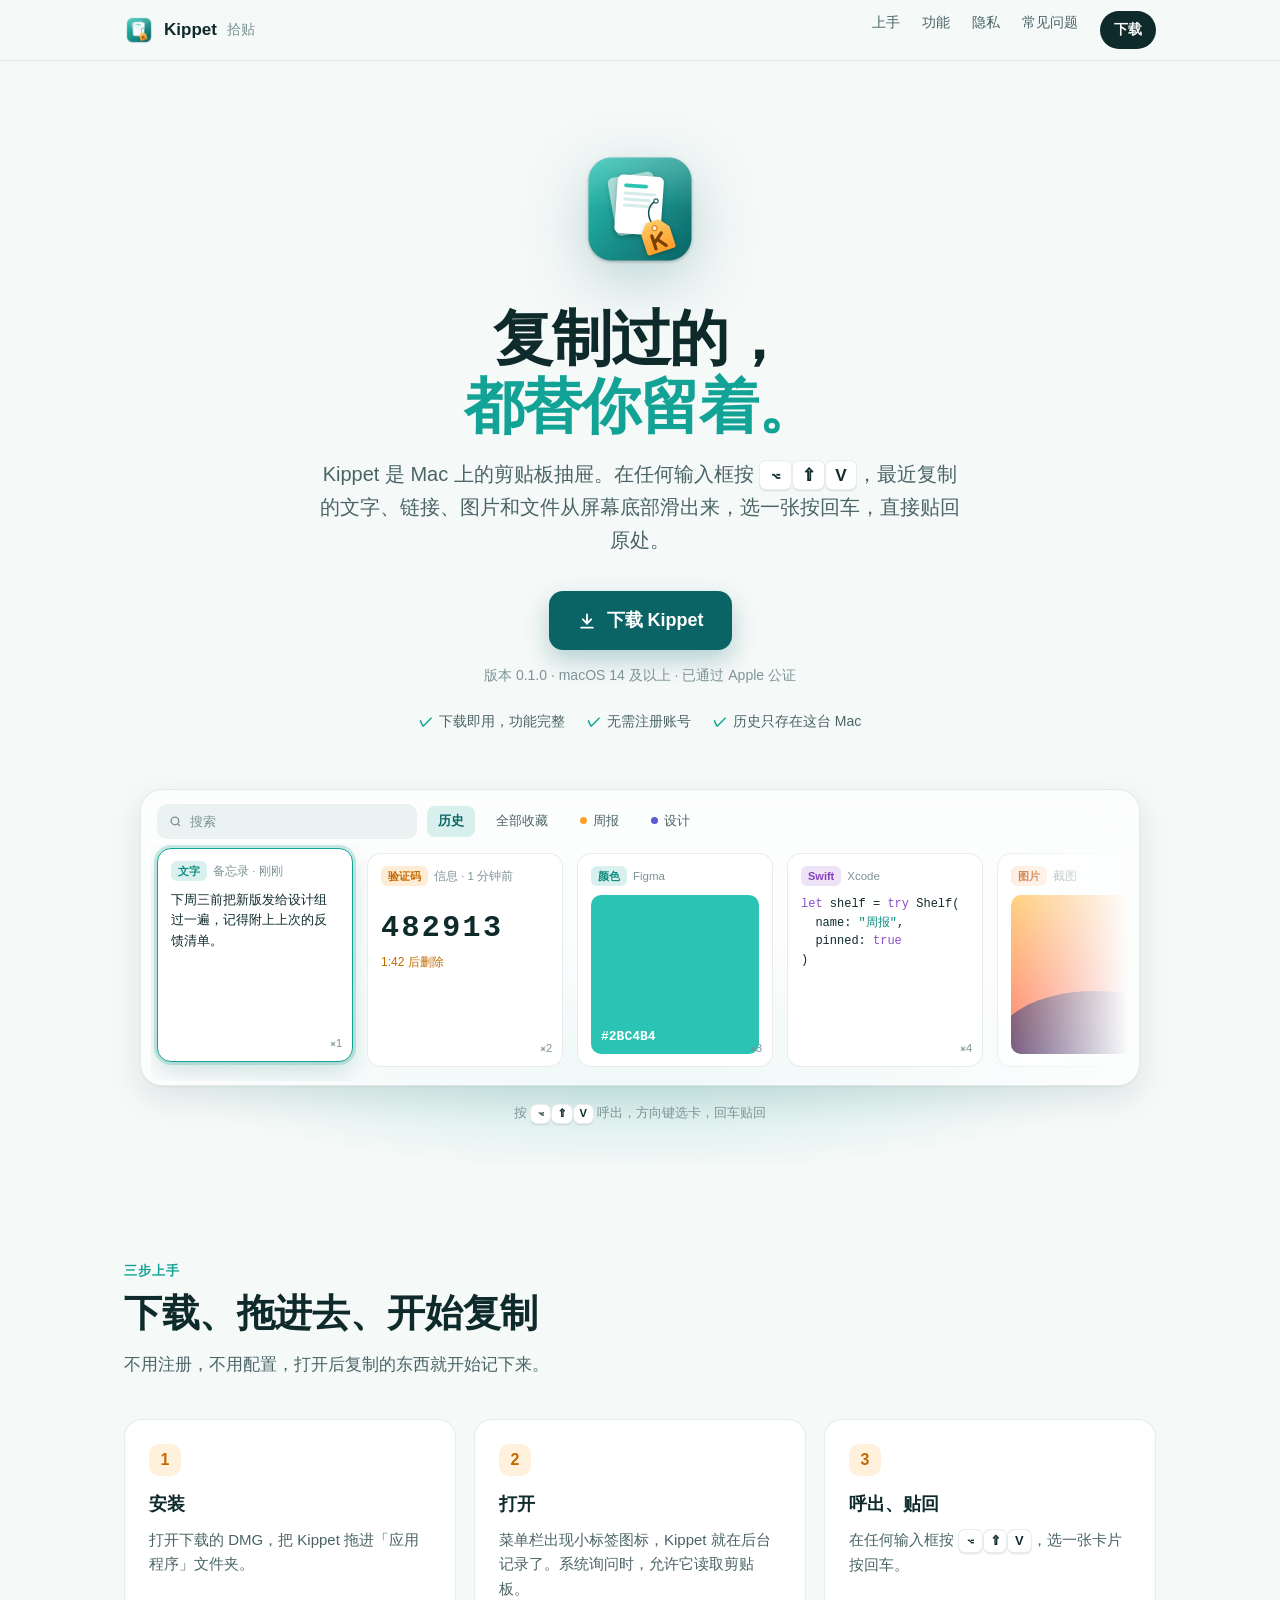
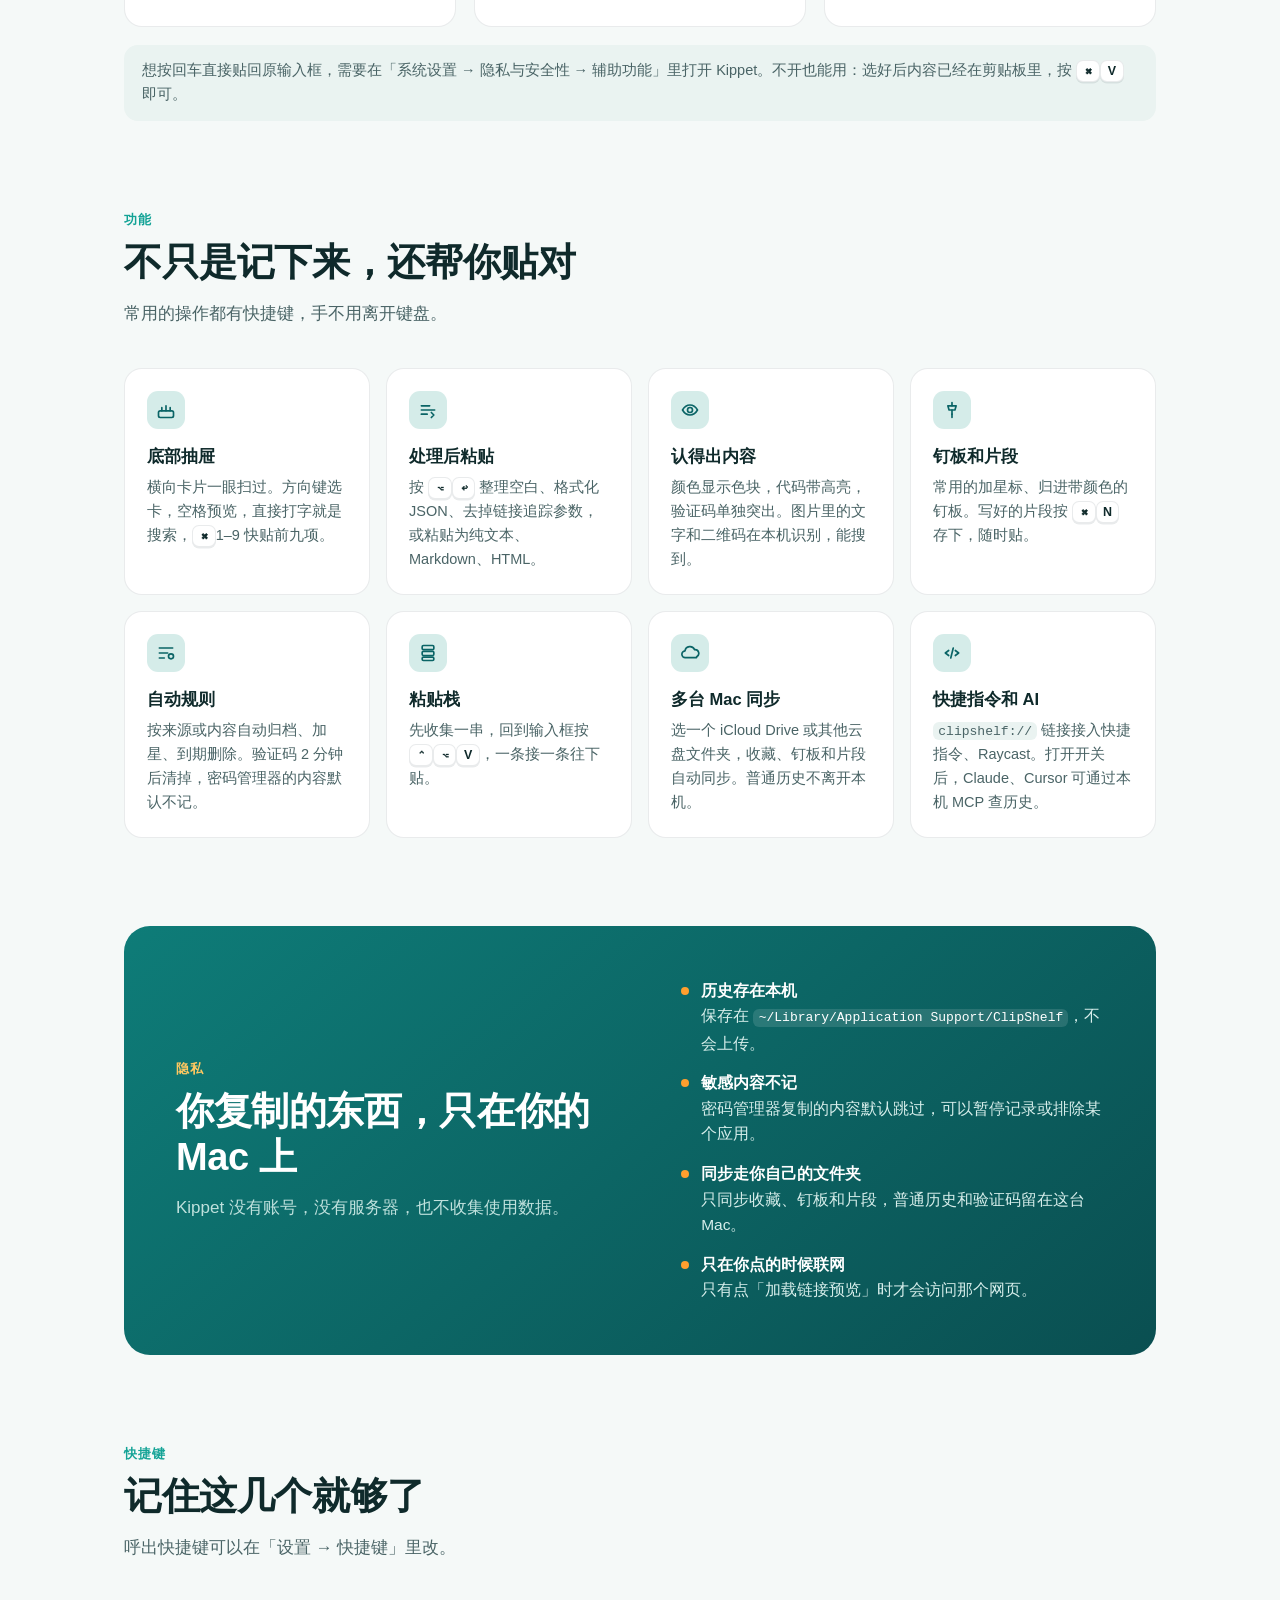
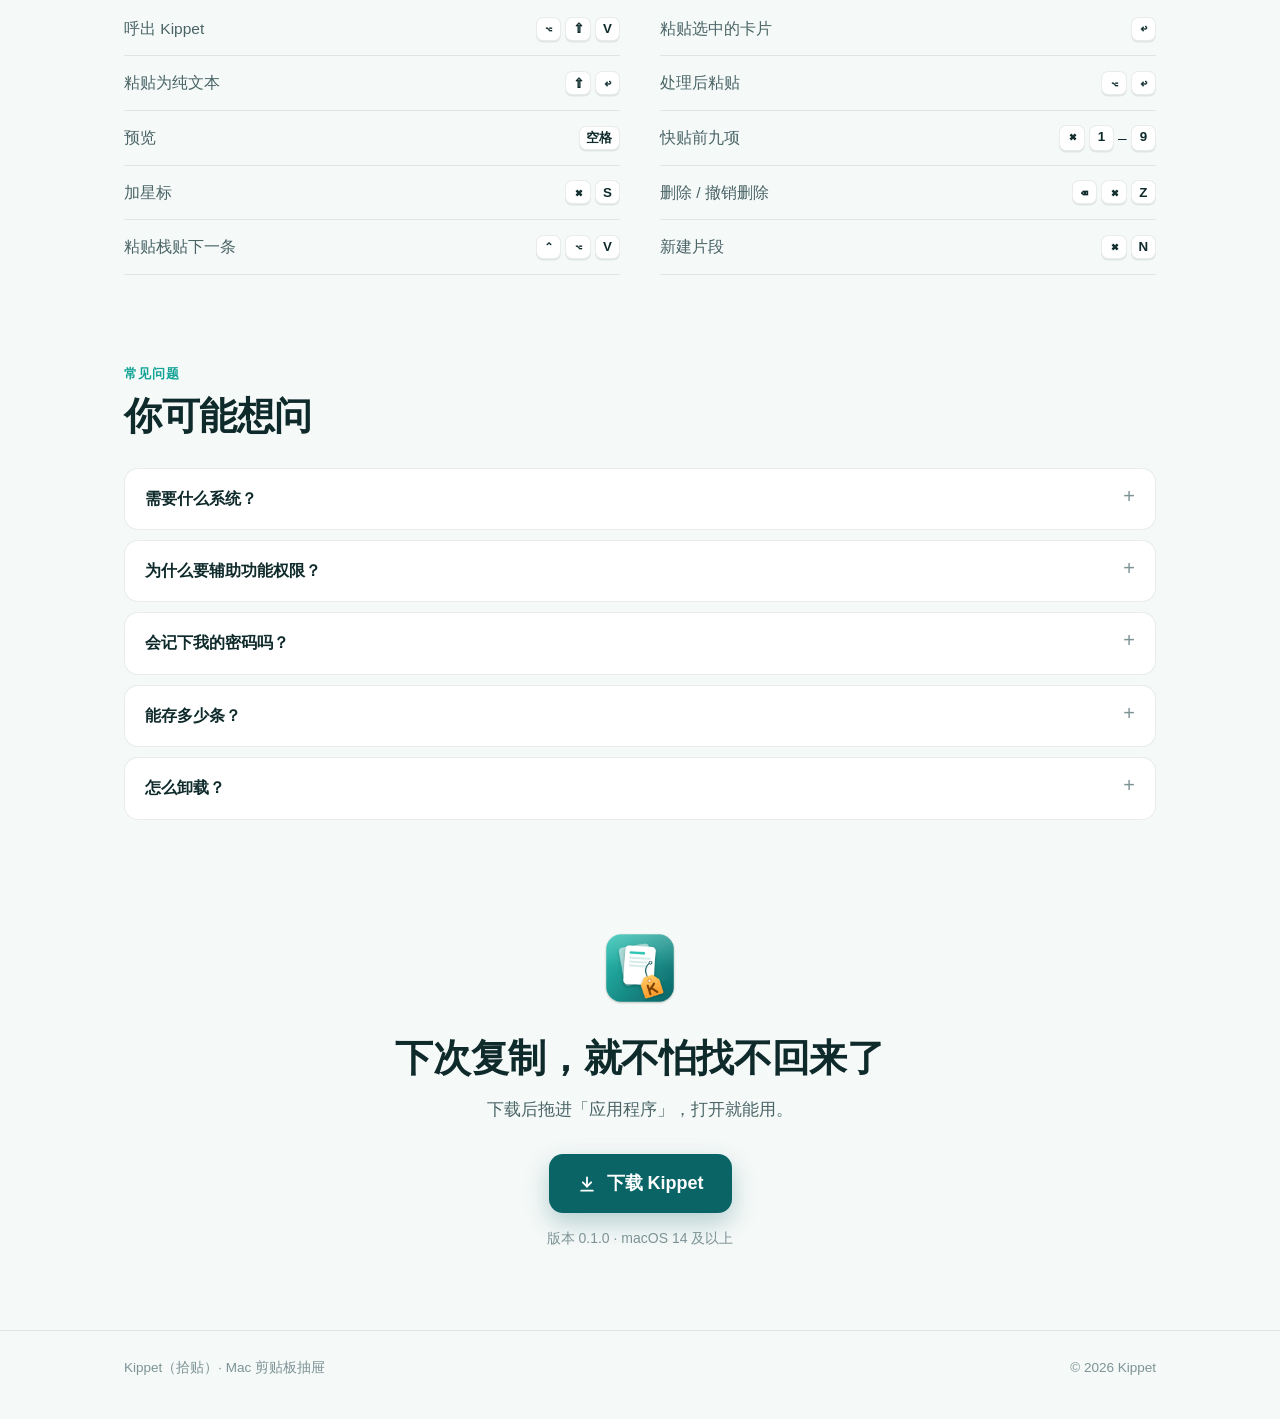
==== site/index.html @ 8164d9fb "Rename to Kippet, add icon, landing page and release packaging - Kippet name across UI, new app icon" ====
<!doctype html>
<html lang="zh-CN">
<head>
<meta charset="utf-8">
<meta name="viewport" content="width=device-width, initial-scale=1">
<title>Kippet · Mac 剪贴板抽屉</title>
<meta name="description" content="Kippet（拾贴）是 Mac 上的剪贴板抽屉。按 ⌥⇧V 从屏幕底部呼出最近复制的内容，回车贴回原处。历史只存在你的 Mac。">
<link rel="icon" href="assets/favicon.png">
<meta property="og:title" content="Kippet · 复制过的，都替你留着">
<meta property="og:description" content="Mac 上的剪贴板抽屉。⌥⇧V 呼出，回车贴回原处。">
<meta property="og:image" content="assets/kippet-512.png">
<style>
:root {
  --bg: #F5F9F8;
  --surface: #FFFFFF;
  --surface-2: #EAF3F1;
  --ink: #0F2A2B;
  --ink-2: #4A6466;
  --ink-3: #7D9395;
  --line: rgba(15, 42, 43, 0.09);
  --teal: #13A396;
  --teal-deep: #0A6466;
  --teal-soft: #D5ECE9;
  --amber: #FF9F2E;
  --amber-soft: #FFF1DC;
  --shadow: 0 1px 2px rgba(10, 60, 62, .06), 0 12px 32px rgba(10, 60, 62, .10);
  --radius: 18px;
  --drawer: rgba(255, 255, 255, .72);
}
@media (prefers-color-scheme: dark) {
  :root:not([data-theme="light"]) {
    --bg: #0C1717;
    --surface: #132222;
    --surface-2: #182B2B;
    --ink: #E6F2F0;
    --ink-2: #A3BBBA;
    --ink-3: #6F8988;
    --line: rgba(230, 242, 240, .09);
    --teal: #3CCFC0;
    --teal-deep: #2BB3A6;
    --teal-soft: #1E3B3A;
    --amber: #FFB04F;
    --amber-soft: #3A2A14;
    --shadow: 0 1px 2px rgba(0,0,0,.3), 0 16px 40px rgba(0,0,0,.35);
    --drawer: rgba(28, 44, 44, .78);
  }
}
:root[data-theme="dark"] {
  --bg: #0C1717; --surface: #132222; --surface-2: #182B2B; --ink: #E6F2F0; --ink-2: #A3BBBA; --ink-3: #6F8988;
  --line: rgba(230, 242, 240, .09); --teal: #3CCFC0; --teal-deep: #2BB3A6; --teal-soft: #1E3B3A;
  --amber: #FFB04F; --amber-soft: #3A2A14; --shadow: 0 1px 2px rgba(0,0,0,.3), 0 16px 40px rgba(0,0,0,.35);
  --drawer: rgba(28, 44, 44, .78);
}

* { box-sizing: border-box; }
html { -webkit-text-size-adjust: 100%; }
body {
  margin: 0;
  background: var(--bg);
  color: var(--ink);
  font: 16px/1.65 -apple-system, BlinkMacSystemFont, "SF Pro Text", "PingFang SC", "Hiragino Sans GB", "Microsoft YaHei", sans-serif;
  -webkit-font-smoothing: antialiased;
  overflow-x: hidden;
}
a { color: inherit; }
.wrap { max-width: 1080px; margin: 0 auto; padding: 0 24px; }
kbd {
  font: 600 .86em/1 -apple-system, "SF Pro Text", sans-serif;
  display: inline-block; min-width: 1.9em; text-align: center;
  padding: .32em .5em; border-radius: 7px;
  background: var(--surface); border: 1px solid var(--line);
  box-shadow: 0 1.5px 0 var(--line);
  color: var(--ink);
}
code { font: .9em ui-monospace, "SF Mono", Menlo, monospace; background: var(--surface-2); padding: .12em .4em; border-radius: 6px; word-break: break-all; }

/* nav */
nav { position: sticky; top: 0; z-index: 10; backdrop-filter: saturate(1.4) blur(14px); -webkit-backdrop-filter: saturate(1.4) blur(14px); background: color-mix(in srgb, var(--bg) 78%, transparent); border-bottom: 1px solid var(--line); }
nav .wrap { display: flex; align-items: center; gap: 24px; height: 60px; }
.brand { display: flex; align-items: center; gap: 10px; font-weight: 700; text-decoration: none; font-size: 17px; }
.brand img { width: 30px; height: 30px; }
.brand small { font-weight: 500; color: var(--ink-3); font-size: 14px; }
nav .links { margin-left: auto; display: flex; gap: 22px; font-size: 14px; color: var(--ink-2); }
nav .links a { text-decoration: none; }
nav .links a:hover { color: var(--ink); }
.btn-sm { padding: 7px 14px; border-radius: 999px; background: var(--ink); color: var(--bg) !important; font-weight: 600; }

/* hero */
.hero { text-align: center; padding: 84px 0 40px; }
.hero .icon { width: 128px; height: 128px; filter: drop-shadow(0 18px 30px rgba(10, 100, 102, .25)); }
.hero h1 { font-size: clamp(36px, 6vw, 60px); line-height: 1.12; letter-spacing: -.02em; margin: 24px 0 18px; font-weight: 800; }
.hero h1 em { font-style: normal; color: var(--teal); }
.hero p.lede { font-size: clamp(17px, 2.2vw, 20px); color: var(--ink-2); max-width: 640px; margin: 0 auto 34px; }
.cta { display: inline-flex; align-items: center; gap: 10px; padding: 15px 28px; border-radius: 14px; background: var(--teal-deep); color: #fff; text-decoration: none; font-weight: 700; font-size: 18px; box-shadow: 0 10px 24px rgba(10, 100, 102, .28); transition: transform .18s cubic-bezier(.16,1,.3,1), box-shadow .18s; }
.cta:hover { transform: translateY(-2px); box-shadow: 0 14px 30px rgba(10, 100, 102, .34); }
.cta:active { transform: translateY(0); }
.cta svg { width: 20px; height: 20px; }
.meta { margin-top: 14px; font-size: 14px; color: var(--ink-3); }
.trust { display: flex; justify-content: center; flex-wrap: wrap; gap: 8px 22px; margin-top: 22px; font-size: 14px; color: var(--ink-2); }
.trust span::before { content: "✓"; color: var(--teal); font-weight: 700; margin-right: 6px; }

/* static drawer illustration */
.stage { position: relative; margin: 56px auto 0; max-width: 1000px; padding: 0 0 8px; }
.stage::before { content: ""; position: absolute; inset: 30% -10% -10%; background: radial-gradient(60% 60% at 50% 60%, color-mix(in srgb, var(--teal) 22%, transparent), transparent 70%); z-index: 0; }
.drawer { position: relative; z-index: 1; background: var(--drawer); backdrop-filter: blur(20px); -webkit-backdrop-filter: blur(20px); border: 1px solid var(--line); border-radius: 22px; box-shadow: var(--shadow); padding: 14px 16px 18px; text-align: left; }
.bar { display: flex; align-items: center; gap: 10px; margin-bottom: 14px; }
.search { flex: 0 1 260px; display: flex; align-items: center; gap: 8px; padding: 7px 12px; border-radius: 10px; background: var(--surface-2); color: var(--ink-3); font-size: 13px; }
.chip { font-size: 12.5px; padding: 5px 11px; border-radius: 8px; color: var(--ink-2); white-space: nowrap; }
.chip.on { background: color-mix(in srgb, var(--teal) 16%, transparent); color: var(--teal-deep); font-weight: 600; }
.chip .dot { display: inline-block; width: 7px; height: 7px; border-radius: 50%; margin-right: 6px; vertical-align: 1px; }
.bar .spacer { flex: 1; }
.cards { display: flex; gap: 14px; overflow: hidden; padding: 10px 6px 14px; margin: -10px -6px -14px; mask-image: linear-gradient(90deg, #000 85%, transparent); -webkit-mask-image: linear-gradient(90deg, #000 85%, transparent); }
.card { flex: 0 0 196px; height: 214px; border-radius: 14px; background: var(--surface); border: 1px solid var(--line); padding: 12px 13px; display: flex; flex-direction: column; font-size: 13px; position: relative; }
.card.sel { border-color: var(--teal); box-shadow: 0 0 0 3px color-mix(in srgb, var(--teal) 22%, transparent), 0 10px 24px rgba(10,100,102,.18); transform: translateY(-5px); }
.card .head { display: flex; align-items: center; gap: 6px; font-size: 11.5px; color: var(--ink-3); margin-bottom: 9px; }
.card .kind { padding: 1px 7px; border-radius: 6px; font-weight: 600; font-size: 11px; }
.k-text { background: color-mix(in srgb, #13A396 16%, transparent); color: #0E8C80; }
.k-link { background: color-mix(in srgb, #5B5BD6 16%, transparent); color: #5050C8; }
.k-code { background: color-mix(in srgb, #8E4EC6 16%, transparent); color: #8441BD; }
.k-otp { background: color-mix(in srgb, #FF9F2E 20%, transparent); color: #C26A00; }
.k-img { background: color-mix(in srgb, #F07C2A 16%, transparent); color: #C55A10; }
.card .body { flex: 1; color: var(--ink); overflow: hidden; line-height: 1.55; }
.card .num { position: absolute; right: 10px; bottom: 9px; font-size: 11px; color: var(--ink-3); }
.swatch { height: 100%; border-radius: 10px; background: #2BC4B4; display: flex; align-items: flex-end; padding: 10px; color: #fff; font: 600 13px ui-monospace, "SF Mono", Menlo, monospace; }
.code { font: 12px/1.6 ui-monospace, "SF Mono", Menlo, monospace; white-space: pre; color: var(--ink-2); }
.code .kw { color: #8E4EC6; } .code .st { color: #0E8C80; }
.otp { font: 700 30px/1 ui-monospace, "SF Mono", Menlo, monospace; letter-spacing: .08em; margin: 18px 0 10px; }
.timer { font-size: 12px; color: #C26A00; }
.photo { height: 100%; border-radius: 10px; background: linear-gradient(160deg, #FFC861, #FF7A59 55%, #6D4CB8); position: relative; overflow: hidden; }
.photo::after { content: ""; position: absolute; left: -10%; right: -10%; bottom: -30%; height: 70%; background: #2B2257; border-radius: 50% 50% 0 0; opacity: .7; }
.linkhost { color: var(--ink-3); font-size: 12px; margin-top: 6px; }
.caption { position: relative; z-index: 1; margin-top: 16px; font-size: 13px; color: var(--ink-3); text-align: center; }

/* sections */
section { padding: 88px 0 0; scroll-margin-top: 40px; }
.eyebrow { font-size: 13px; font-weight: 700; letter-spacing: .08em; color: var(--teal); margin-bottom: 10px; }
h2 { font-size: clamp(28px, 4vw, 38px); line-height: 1.2; letter-spacing: -.01em; margin: 0 0 14px; }
.sub { color: var(--ink-2); max-width: 620px; margin: 0 0 40px; font-size: 17px; }

.steps { display: grid; grid-template-columns: repeat(3, 1fr); gap: 18px; counter-reset: step; }
.step { background: var(--surface); border: 1px solid var(--line); border-radius: var(--radius); padding: 24px; position: relative; }
.step::before { counter-increment: step; content: counter(step); display: grid; place-items: center; width: 32px; height: 32px; border-radius: 10px; background: var(--amber-soft); color: #C26A00; font-weight: 800; margin-bottom: 14px; }
.step h3 { margin: 0 0 8px; font-size: 18px; }
.step p { margin: 0; color: var(--ink-2); font-size: 15px; }
.note { margin-top: 18px; padding: 14px 18px; border-radius: 14px; background: var(--surface-2); color: var(--ink-2); font-size: 14.5px; }

.grid { display: grid; grid-template-columns: repeat(4, 1fr); gap: 16px; }
.feat { background: var(--surface); border: 1px solid var(--line); border-radius: var(--radius); padding: 22px; transition: transform .2s cubic-bezier(.16,1,.3,1), box-shadow .2s; }
.feat:hover { transform: translateY(-3px); box-shadow: var(--shadow); }
.feat .glyph { width: 38px; height: 38px; border-radius: 11px; display: grid; place-items: center; background: var(--teal-soft); color: var(--teal-deep); margin-bottom: 14px; }
.feat .glyph svg { width: 20px; height: 20px; }
.feat h3 { margin: 0 0 6px; font-size: 16.5px; }
.feat p { margin: 0; color: var(--ink-2); font-size: 14.5px; }

.privacy { display: grid; grid-template-columns: 1.1fr 1fr; gap: 40px; align-items: center; background: linear-gradient(140deg, #0E7C78, #0A4F51); color: #EAF7F5; border-radius: 26px; padding: 52px; }
.privacy h2 { color: #fff; }
.privacy .sub { color: #BFE1DD; margin-bottom: 0; }
.privacy ul { list-style: none; margin: 0; padding: 0; display: grid; gap: 14px; }
.privacy li { display: flex; gap: 12px; font-size: 15.5px; color: #D7EEEB; }
.privacy li b { color: #fff; display: block; }
.privacy li::before { content: ""; flex: 0 0 8px; height: 8px; border-radius: 50%; background: var(--amber); margin-top: 9px; }
.privacy code { background: rgba(255,255,255,.12); color: #fff; word-break: normal; overflow-wrap: anywhere; display: inline-block; margin: 4px 0; font-size: .84em; }

.keys { display: grid; grid-template-columns: repeat(2, 1fr); gap: 0 40px; }
.keyrow { display: flex; justify-content: space-between; align-items: center; gap: 16px; padding: 14px 0; border-bottom: 1px solid var(--line); font-size: 15.5px; }
.keyrow span:first-child { color: var(--ink-2); }
.keyrow span:last-child { display: flex; gap: 4px; flex-shrink: 0; }

details { background: var(--surface); border: 1px solid var(--line); border-radius: 14px; padding: 0 20px; margin-bottom: 10px; }
summary { cursor: pointer; padding: 17px 0; font-weight: 600; list-style: none; display: flex; justify-content: space-between; gap: 12px; }
summary::-webkit-details-marker { display: none; }
summary::after { content: "+"; color: var(--ink-3); font-weight: 400; font-size: 20px; line-height: 1; transition: transform .2s; }
details[open] summary::after { transform: rotate(45deg); }
details p { margin: 0 0 18px; color: var(--ink-2); font-size: 15px; }

.final { text-align: center; padding: 96px 0 80px; }
.final img { width: 84px; height: 84px; }
.final h2 { margin-top: 18px; }
footer { border-top: 1px solid var(--line); padding: 26px 0 40px; font-size: 13.5px; color: var(--ink-3); }
footer .wrap { display: flex; justify-content: space-between; flex-wrap: wrap; gap: 10px; }

@media (max-width: 900px) {
  .grid { grid-template-columns: repeat(2, 1fr); }
  .privacy { grid-template-columns: 1fr; padding: 36px 28px; }
}
@media (max-width: 680px) {
  .wrap { padding: 0 16px; }
  nav .links a:not(.btn-sm) { display: none; }
  .hero { padding-top: 56px; }
  .steps, .grid, .keys { grid-template-columns: 1fr; }
  .card { flex-basis: 168px; height: 196px; }
  .bar .chip:not(.on) { display: none; }
  section { padding-top: 64px; }
  .privacy { border-radius: 20px; padding: 30px 22px; }
}
@media (prefers-reduced-motion: reduce) {
  * { transition: none !important; }
}
</style>
</head>
<body>

<nav>
  <div class="wrap">
    <a class="brand" href="#top"><img src="assets/favicon.png" alt="">Kippet <small>拾贴</small></a>
    <div class="links">
      <a href="#start">上手</a>
      <a href="#features">功能</a>
      <a href="#privacy">隐私</a>
      <a href="#faq">常见问题</a>
      <a class="btn-sm" href="downloads/Kippet.dmg" download>下载</a>
    </div>
  </div>
</nav>

<header class="hero" id="top">
  <div class="wrap">
    <img class="icon" src="assets/kippet-512.png" alt="Kippet 图标">
    <h1>复制过的，<br><em>都替你留着。</em></h1>
    <p class="lede">Kippet 是 Mac 上的剪贴板抽屉。在任何输入框按 <kbd>⌥</kbd><kbd>⇧</kbd><kbd>V</kbd>，最近复制的文字、链接、图片和文件从屏幕底部滑出来，选一张按回车，直接贴回原处。</p>
    <a class="cta" href="downloads/Kippet.dmg" download>
      <svg viewBox="0 0 24 24" fill="none" stroke="currentColor" stroke-width="2.2" stroke-linecap="round" stroke-linejoin="round" aria-hidden="true"><path d="M12 4v11"/><path d="m7 10 5 5 5-5"/><path d="M5 20h14"/></svg>
      下载 Kippet
    </a>
    <div class="meta">版本 0.1.0 · macOS 14 及以上 · 已通过 Apple 公证</div>
    <div class="trust"><span>下载即用，功能完整</span><span>无需注册账号</span><span>历史只存在这台 Mac</span></div>

    <div class="stage" aria-label="Kippet 底部抽屉示意图">
      <div class="drawer">
        <div class="bar">
          <div class="search">
            <svg width="13" height="13" viewBox="0 0 24 24" fill="none" stroke="currentColor" stroke-width="2.5" aria-hidden="true"><circle cx="11" cy="11" r="7"/><path d="m20 20-3.5-3.5"/></svg>
            搜索
          </div>
          <span class="chip on">历史</span>
          <span class="chip">全部收藏</span>
          <span class="chip"><span class="dot" style="background:#FF9F2E"></span>周报</span>
          <span class="chip"><span class="dot" style="background:#5B5BD6"></span>设计</span>
          <span class="spacer"></span>
        </div>
        <div class="cards">
          <div class="card sel">
            <div class="head"><span class="kind k-text">文字</span>备忘录 · 刚刚</div>
            <div class="body">下周三前把新版发给设计组过一遍，记得附上上次的反馈清单。</div>
            <span class="num">⌘1</span>
          </div>
          <div class="card">
            <div class="head"><span class="kind k-otp">验证码</span>信息 · 1 分钟前</div>
            <div class="body"><div class="otp">482913</div><div class="timer">1:42 后删除</div></div>
            <span class="num">⌘2</span>
          </div>
          <div class="card">
            <div class="head"><span class="kind k-text">颜色</span>Figma</div>
            <div class="body"><div class="swatch">#2BC4B4</div></div>
            <span class="num">⌘3</span>
          </div>
          <div class="card">
            <div class="head"><span class="kind k-code">Swift</span>Xcode</div>
            <div class="body code"><span class="kw">let</span> shelf = <span class="kw">try</span> Shelf(
  name: <span class="st">"周报"</span>,
  pinned: <span class="kw">true</span>
)</div>
            <span class="num">⌘4</span>
          </div>
          <div class="card">
            <div class="head"><span class="kind k-img">图片</span>截图</div>
            <div class="body"><div class="photo"></div></div>
            <span class="num">⌘5</span>
          </div>
          <div class="card">
            <div class="head"><span class="kind k-link">链接</span>Safari</div>
            <div class="body">Swift 并发编程指南<div class="linkhost">developer.apple.com</div></div>
            <span class="num">⌘6</span>
          </div>
        </div>
      </div>
      <div class="caption">按 <kbd>⌥</kbd><kbd>⇧</kbd><kbd>V</kbd> 呼出，方向键选卡，回车贴回</div>
    </div>
  </div>
</header>

<section id="start">
  <div class="wrap">
    <div class="eyebrow">三步上手</div>
    <h2>下载、拖进去、开始复制</h2>
    <p class="sub">不用注册，不用配置，打开后复制的东西就开始记下来。</p>
    <div class="steps">
      <div class="step">
        <h3>安装</h3>
        <p>打开下载的 DMG，把 Kippet 拖进「应用程序」文件夹。</p>
      </div>
      <div class="step">
        <h3>打开</h3>
        <p>菜单栏出现小标签图标，Kippet 就在后台记录了。系统询问时，允许它读取剪贴板。</p>
      </div>
      <div class="step">
        <h3>呼出、贴回</h3>
        <p>在任何输入框按 <kbd>⌥</kbd><kbd>⇧</kbd><kbd>V</kbd>，选一张卡片按回车。</p>
      </div>
    </div>
    <div class="note">想按回车直接贴回原输入框，需要在「系统设置 → 隐私与安全性 → 辅助功能」里打开 Kippet。不开也能用：选好后内容已经在剪贴板里，按 <kbd>⌘</kbd><kbd>V</kbd> 即可。</div>
  </div>
</section>

<section id="features">
  <div class="wrap">
    <div class="eyebrow">功能</div>
    <h2>不只是记下来，还帮你贴对</h2>
    <p class="sub">常用的操作都有快捷键，手不用离开键盘。</p>
    <div class="grid">
      <div class="feat">
        <div class="glyph"><svg viewBox="0 0 24 24" fill="none" stroke="currentColor" stroke-width="2" stroke-linecap="round" stroke-linejoin="round"><rect x="3" y="13" width="18" height="8" rx="2"/><path d="M7 13V9M12 13V7M17 13V9"/></svg></div>
        <h3>底部抽屉</h3>
        <p>横向卡片一眼扫过。方向键选卡，空格预览，直接打字就是搜索，<kbd>⌘</kbd>1–9 快贴前九项。</p>
      </div>
      <div class="feat">
        <div class="glyph"><svg viewBox="0 0 24 24" fill="none" stroke="currentColor" stroke-width="2" stroke-linecap="round" stroke-linejoin="round"><path d="M4 7h10M4 12h16M4 17h7"/><path d="m16 15 3 3-3 3"/></svg></div>
        <h3>处理后粘贴</h3>
        <p>按 <kbd>⌥</kbd><kbd>↩</kbd> 整理空白、格式化 JSON、去掉链接追踪参数，或粘贴为纯文本、Markdown、HTML。</p>
      </div>
      <div class="feat">
        <div class="glyph"><svg viewBox="0 0 24 24" fill="none" stroke="currentColor" stroke-width="2" stroke-linecap="round" stroke-linejoin="round"><circle cx="12" cy="12" r="3"/><path d="M3 12s3.5-6 9-6 9 6 9 6-3.5 6-9 6-9-6-9-6Z"/></svg></div>
        <h3>认得出内容</h3>
        <p>颜色显示色块，代码带高亮，验证码单独突出。图片里的文字和二维码在本机识别，能搜到。</p>
      </div>
      <div class="feat">
        <div class="glyph"><svg viewBox="0 0 24 24" fill="none" stroke="currentColor" stroke-width="2" stroke-linecap="round" stroke-linejoin="round"><path d="M12 3v4M12 17v4"/><path d="M7 7h10l-1.5 5h-7Z"/><path d="M12 12v5"/></svg></div>
        <h3>钉板和片段</h3>
        <p>常用的加星标、归进带颜色的钉板。写好的片段按 <kbd>⌘</kbd><kbd>N</kbd> 存下，随时贴。</p>
      </div>
      <div class="feat">
        <div class="glyph"><svg viewBox="0 0 24 24" fill="none" stroke="currentColor" stroke-width="2" stroke-linecap="round" stroke-linejoin="round"><path d="M4 6h16M4 12h10M4 18h6"/><circle cx="18" cy="16" r="3"/></svg></div>
        <h3>自动规则</h3>
        <p>按来源或内容自动归档、加星、到期删除。验证码 2 分钟后清掉，密码管理器的内容默认不记。</p>
      </div>
      <div class="feat">
        <div class="glyph"><svg viewBox="0 0 24 24" fill="none" stroke="currentColor" stroke-width="2" stroke-linecap="round" stroke-linejoin="round"><rect x="5" y="3" width="14" height="5" rx="1.5"/><rect x="5" y="10" width="14" height="5" rx="1.5"/><rect x="5" y="17" width="14" height="4" rx="1.5"/></svg></div>
        <h3>粘贴栈</h3>
        <p>先收集一串，回到输入框按 <kbd>⌃</kbd><kbd>⌥</kbd><kbd>V</kbd>，一条接一条往下贴。</p>
      </div>
      <div class="feat">
        <div class="glyph"><svg viewBox="0 0 24 24" fill="none" stroke="currentColor" stroke-width="2" stroke-linecap="round" stroke-linejoin="round"><path d="M20 16.5A4.5 4.5 0 0 0 17.5 8 6 6 0 0 0 6 9.5 4 4 0 0 0 6.5 17.5H20"/></svg></div>
        <h3>多台 Mac 同步</h3>
        <p>选一个 iCloud Drive 或其他云盘文件夹，收藏、钉板和片段自动同步。普通历史不离开本机。</p>
      </div>
      <div class="feat">
        <div class="glyph"><svg viewBox="0 0 24 24" fill="none" stroke="currentColor" stroke-width="2" stroke-linecap="round" stroke-linejoin="round"><path d="m8 9-4 3 4 3M16 9l4 3-4 3M13.5 6l-3 12"/></svg></div>
        <h3>快捷指令和 AI</h3>
        <p><code>clipshelf://</code> 链接接入快捷指令、Raycast。打开开关后，Claude、Cursor 可通过本机 MCP 查历史。</p>
      </div>
    </div>
  </div>
</section>

<section id="privacy">
  <div class="wrap">
    <div class="privacy">
      <div>
        <div class="eyebrow" style="color:#FFC861">隐私</div>
        <h2>你复制的东西，只在你的 Mac 上</h2>
        <p class="sub">Kippet 没有账号，没有服务器，也不收集使用数据。</p>
      </div>
      <ul>
        <li><span><b>历史存在本机</b>保存在 <code>~/Library/Application Support/ClipShelf</code>，不会上传。</span></li>
        <li><span><b>敏感内容不记</b>密码管理器复制的内容默认跳过，可以暂停记录或排除某个应用。</span></li>
        <li><span><b>同步走你自己的文件夹</b>只同步收藏、钉板和片段，普通历史和验证码留在这台 Mac。</span></li>
        <li><span><b>只在你点的时候联网</b>只有点「加载链接预览」时才会访问那个网页。</span></li>
      </ul>
    </div>
  </div>
</section>

<section id="keys">
  <div class="wrap">
    <div class="eyebrow">快捷键</div>
    <h2>记住这几个就够了</h2>
    <p class="sub">呼出快捷键可以在「设置 → 快捷键」里改。</p>
    <div class="keys">
      <div class="keyrow"><span>呼出 Kippet</span><span><kbd>⌥</kbd><kbd>⇧</kbd><kbd>V</kbd></span></div>
      <div class="keyrow"><span>粘贴选中的卡片</span><span><kbd>↩</kbd></span></div>
      <div class="keyrow"><span>粘贴为纯文本</span><span><kbd>⇧</kbd><kbd>↩</kbd></span></div>
      <div class="keyrow"><span>处理后粘贴</span><span><kbd>⌥</kbd><kbd>↩</kbd></span></div>
      <div class="keyrow"><span>预览</span><span><kbd>空格</kbd></span></div>
      <div class="keyrow"><span>快贴前九项</span><span><kbd>⌘</kbd><kbd>1</kbd>–<kbd>9</kbd></span></div>
      <div class="keyrow"><span>加星标</span><span><kbd>⌘</kbd><kbd>S</kbd></span></div>
      <div class="keyrow"><span>删除 / 撤销删除</span><span><kbd>⌫</kbd> <kbd>⌘</kbd><kbd>Z</kbd></span></div>
      <div class="keyrow"><span>粘贴栈贴下一条</span><span><kbd>⌃</kbd><kbd>⌥</kbd><kbd>V</kbd></span></div>
      <div class="keyrow"><span>新建片段</span><span><kbd>⌘</kbd><kbd>N</kbd></span></div>
    </div>
  </div>
</section>

<section id="faq">
  <div class="wrap">
    <div class="eyebrow">常见问题</div>
    <h2>你可能想问</h2>
    <div style="margin-top:28px">
      <details>
        <summary>需要什么系统？</summary>
        <p>macOS 14 Sonoma 及以上，Apple 芯片和 Intel 芯片的 Mac 都能用。</p>
      </details>
      <details>
        <summary>为什么要辅助功能权限？</summary>
        <p>只用来在你选好卡片后替你按一下 <kbd>⌘</kbd><kbd>V</kbd>，把内容贴回原来的输入框。不开也能用，选好后自己按 <kbd>⌘</kbd><kbd>V</kbd> 就行。</p>
      </details>
      <details>
        <summary>会记下我的密码吗？</summary>
        <p>密码管理器复制的内容带机密标记，Kippet 默认跳过。复制其他敏感内容前，可以从菜单栏「暂停记录」，或在设置里排除某个应用。</p>
      </details>
      <details>
        <summary>能存多少条？</summary>
        <p>普通历史默认保留 1,000 条，可以在设置里按条数或天数调整。加星标和钉板里的内容不受这个限制。</p>
      </details>
      <details>
        <summary>怎么卸载？</summary>
        <p>从菜单栏退出 Kippet，把它从「应用程序」拖到废纸篓。想连历史一起删，再删除 <code>~/Library/Application Support/ClipShelf</code> 文件夹。</p>
      </details>
    </div>
  </div>
</section>

<div class="final">
  <div class="wrap">
    <img src="assets/kippet-512.png" alt="">
    <h2>下次复制，就不怕找不回来了</h2>
    <p class="sub" style="margin:0 auto 30px">下载后拖进「应用程序」，打开就能用。</p>
    <a class="cta" href="downloads/Kippet.dmg" download>
      <svg viewBox="0 0 24 24" fill="none" stroke="currentColor" stroke-width="2.2" stroke-linecap="round" stroke-linejoin="round" aria-hidden="true"><path d="M12 4v11"/><path d="m7 10 5 5 5-5"/><path d="M5 20h14"/></svg>
      下载 Kippet
    </a>
    <div class="meta">版本 0.1.0 · macOS 14 及以上</div>
  </div>
</div>

<footer>
  <div class="wrap">
    <span>Kippet（拾贴）· Mac 剪贴板抽屉</span>
    <span>© 2026 Kippet</span>
  </div>
</footer>

</body>
</html>
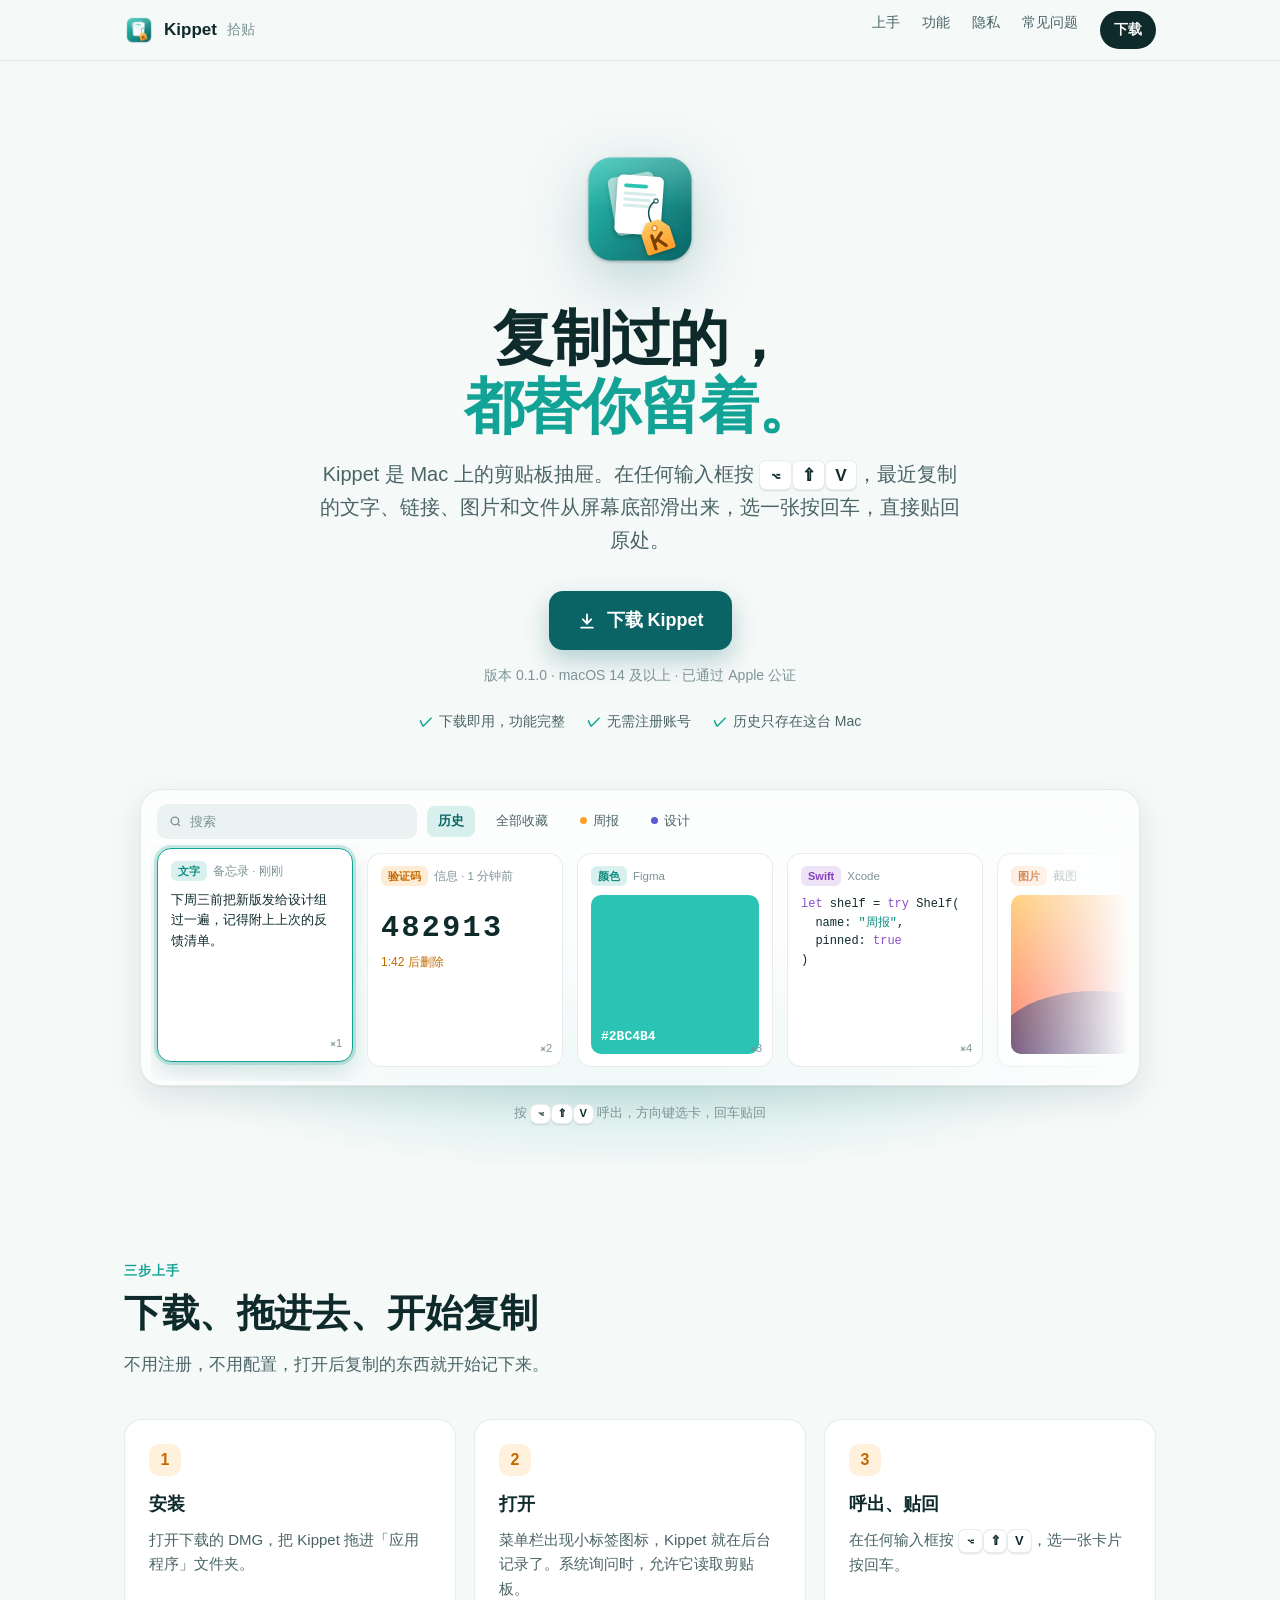
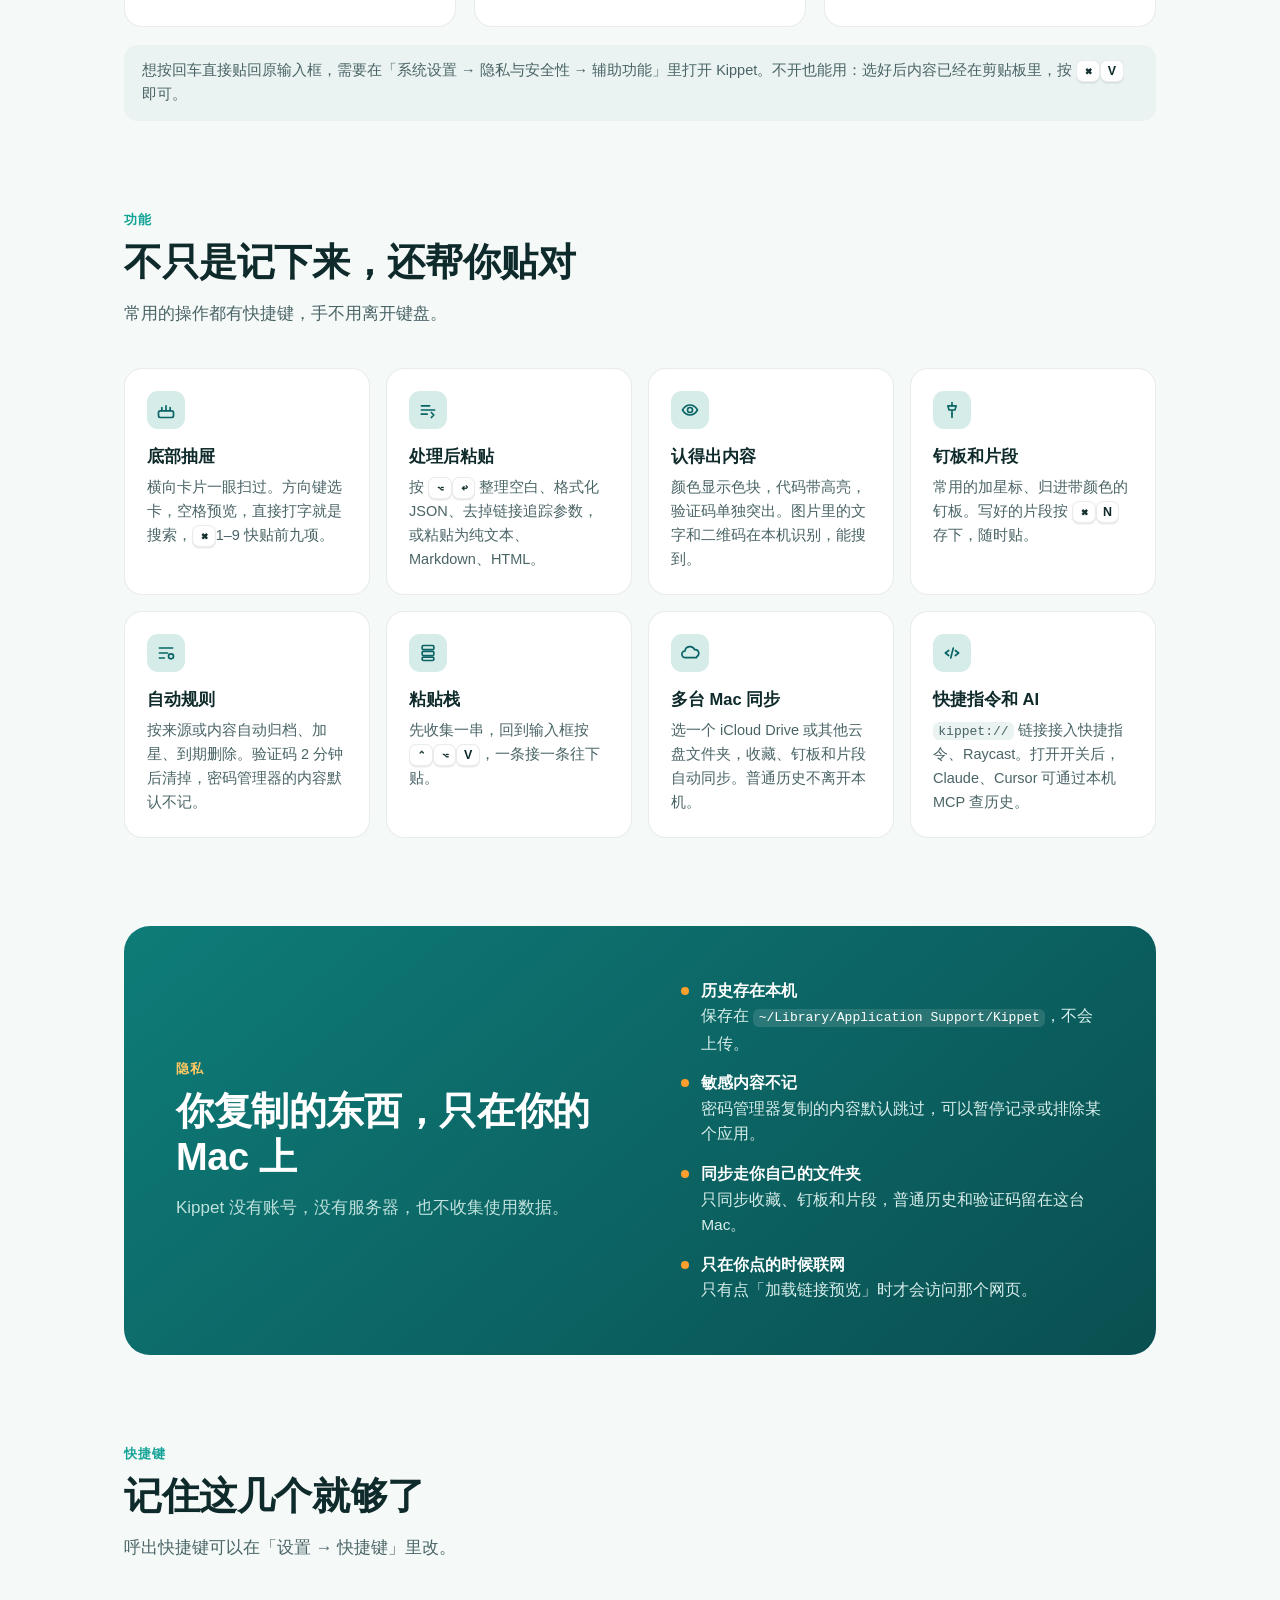
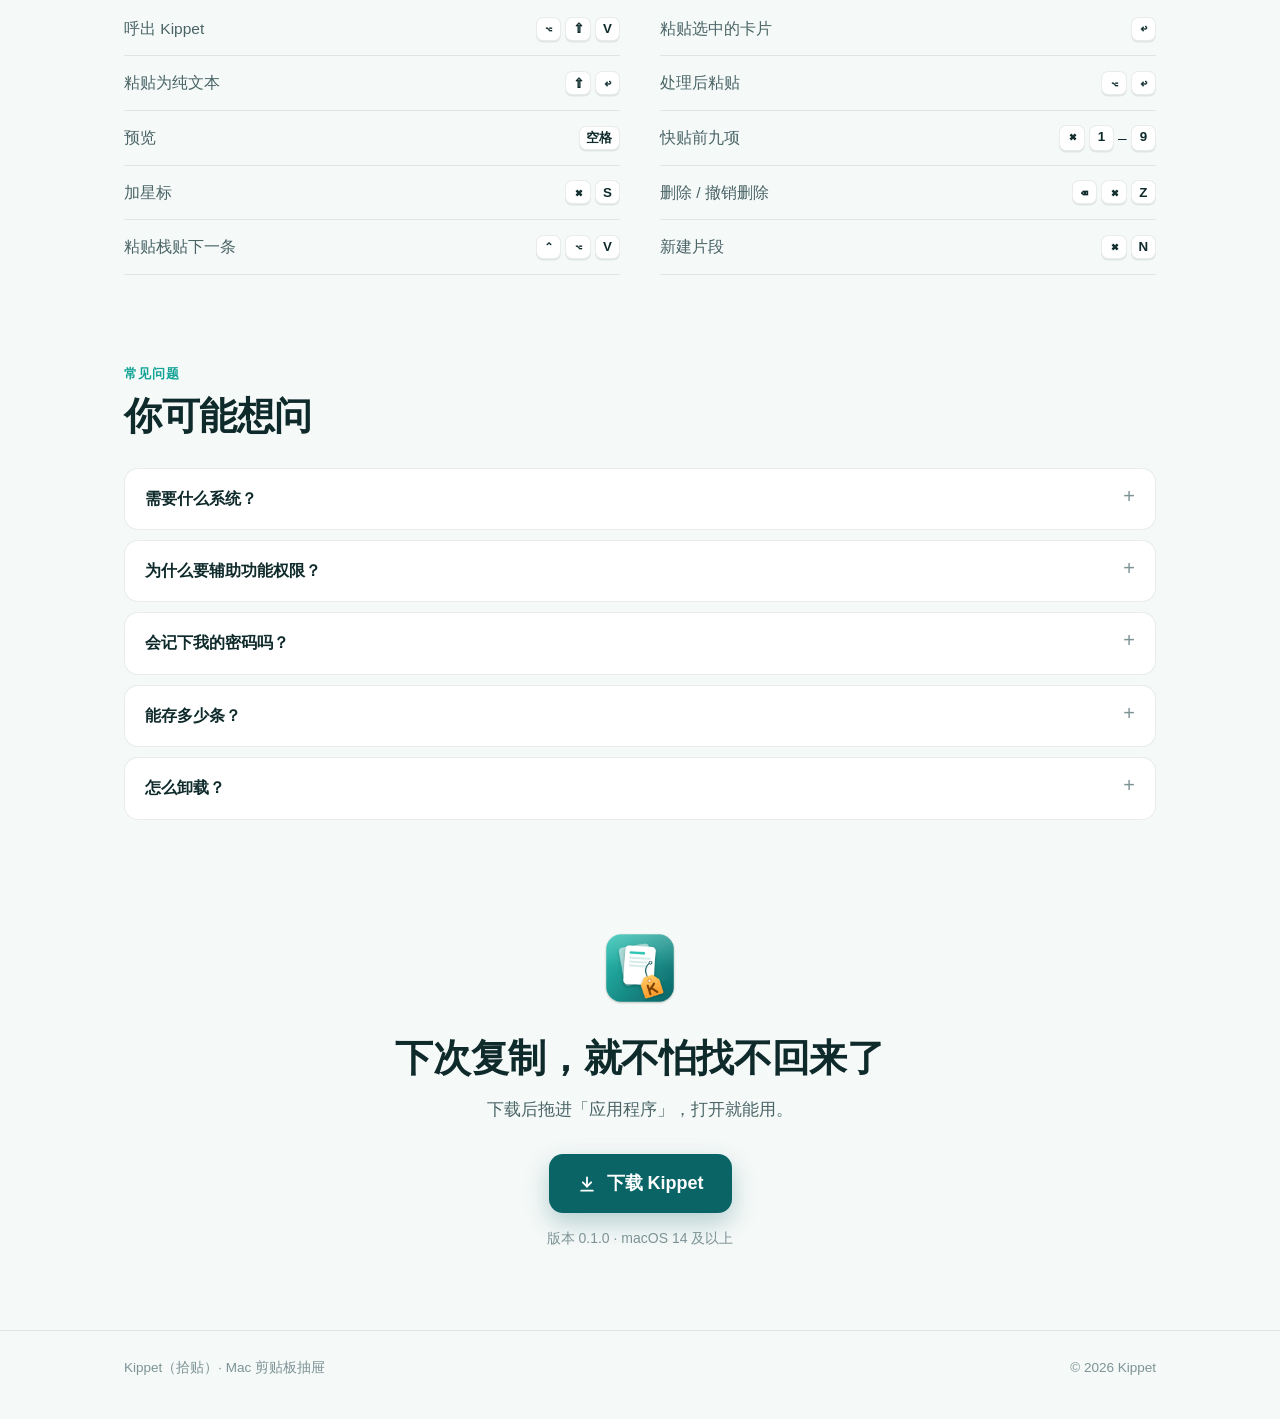
==== commit 723a3c14: "Rename remaining ClipShelf identifiers to Kippet - Package, target, folders, executable and bundle i" ====
--- a/site/index.html
+++ b/site/index.html
@@ -346,7 +346,7 @@
       <div class="feat">
         <div class="glyph"><svg viewBox="0 0 24 24" fill="none" stroke="currentColor" stroke-width="2" stroke-linecap="round" stroke-linejoin="round"><path d="m8 9-4 3 4 3M16 9l4 3-4 3M13.5 6l-3 12"/></svg></div>
         <h3>快捷指令和 AI</h3>
-        <p><code>clipshelf://</code> 链接接入快捷指令、Raycast。打开开关后，Claude、Cursor 可通过本机 MCP 查历史。</p>
+        <p><code>kippet://</code> 链接接入快捷指令、Raycast。打开开关后，Claude、Cursor 可通过本机 MCP 查历史。</p>
       </div>
     </div>
   </div>
@@ -361,7 +361,7 @@
         <p class="sub">Kippet 没有账号，没有服务器，也不收集使用数据。</p>
       </div>
       <ul>
-        <li><span><b>历史存在本机</b>保存在 <code>~/Library/Application Support/ClipShelf</code>，不会上传。</span></li>
+        <li><span><b>历史存在本机</b>保存在 <code>~/Library/Application Support/Kippet</code>，不会上传。</span></li>
         <li><span><b>敏感内容不记</b>密码管理器复制的内容默认跳过，可以暂停记录或排除某个应用。</span></li>
         <li><span><b>同步走你自己的文件夹</b>只同步收藏、钉板和片段，普通历史和验证码留在这台 Mac。</span></li>
         <li><span><b>只在你点的时候联网</b>只有点「加载链接预览」时才会访问那个网页。</span></li>
@@ -413,7 +413,7 @@
       </details>
       <details>
         <summary>怎么卸载？</summary>
-        <p>从菜单栏退出 Kippet，把它从「应用程序」拖到废纸篓。想连历史一起删，再删除 <code>~/Library/Application Support/ClipShelf</code> 文件夹。</p>
+        <p>从菜单栏退出 Kippet，把它从「应用程序」拖到废纸篓。想连历史一起删，再删除 <code>~/Library/Application Support/Kippet</code> 文件夹。</p>
       </details>
     </div>
   </div>
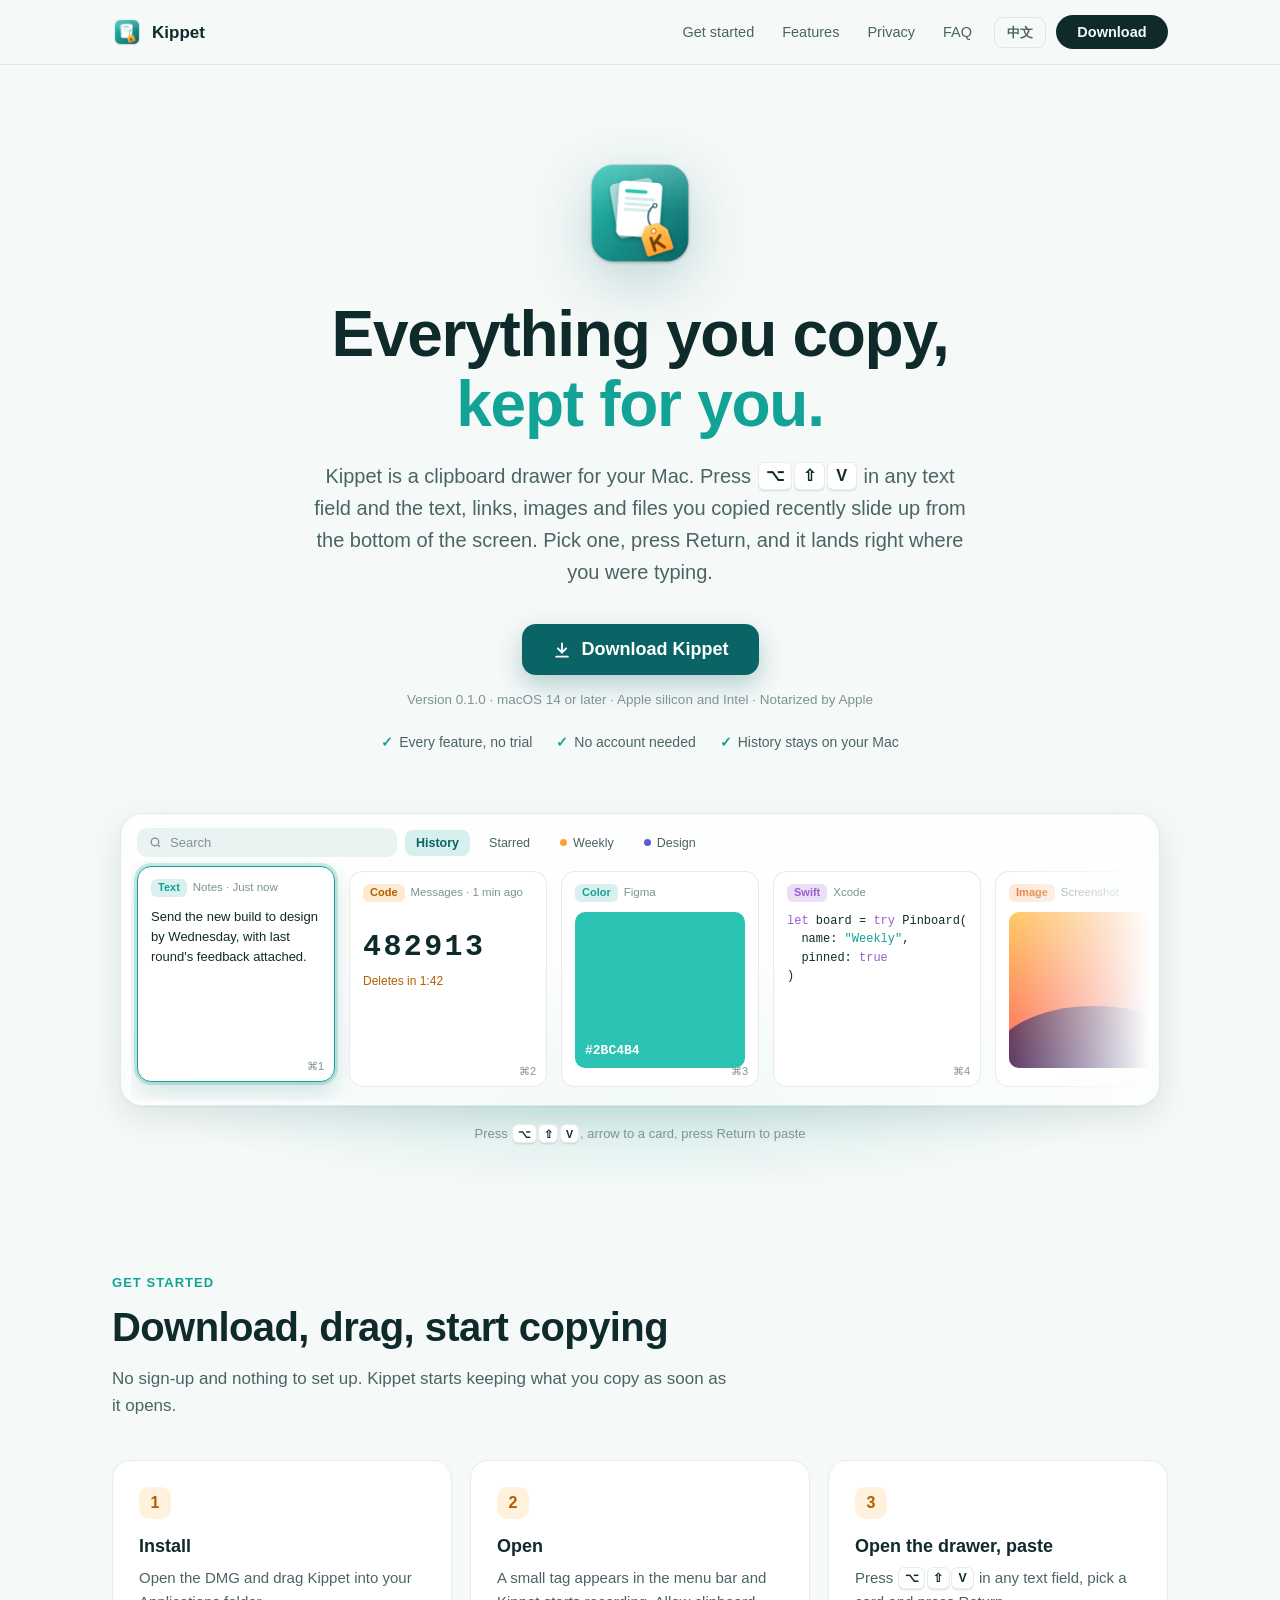
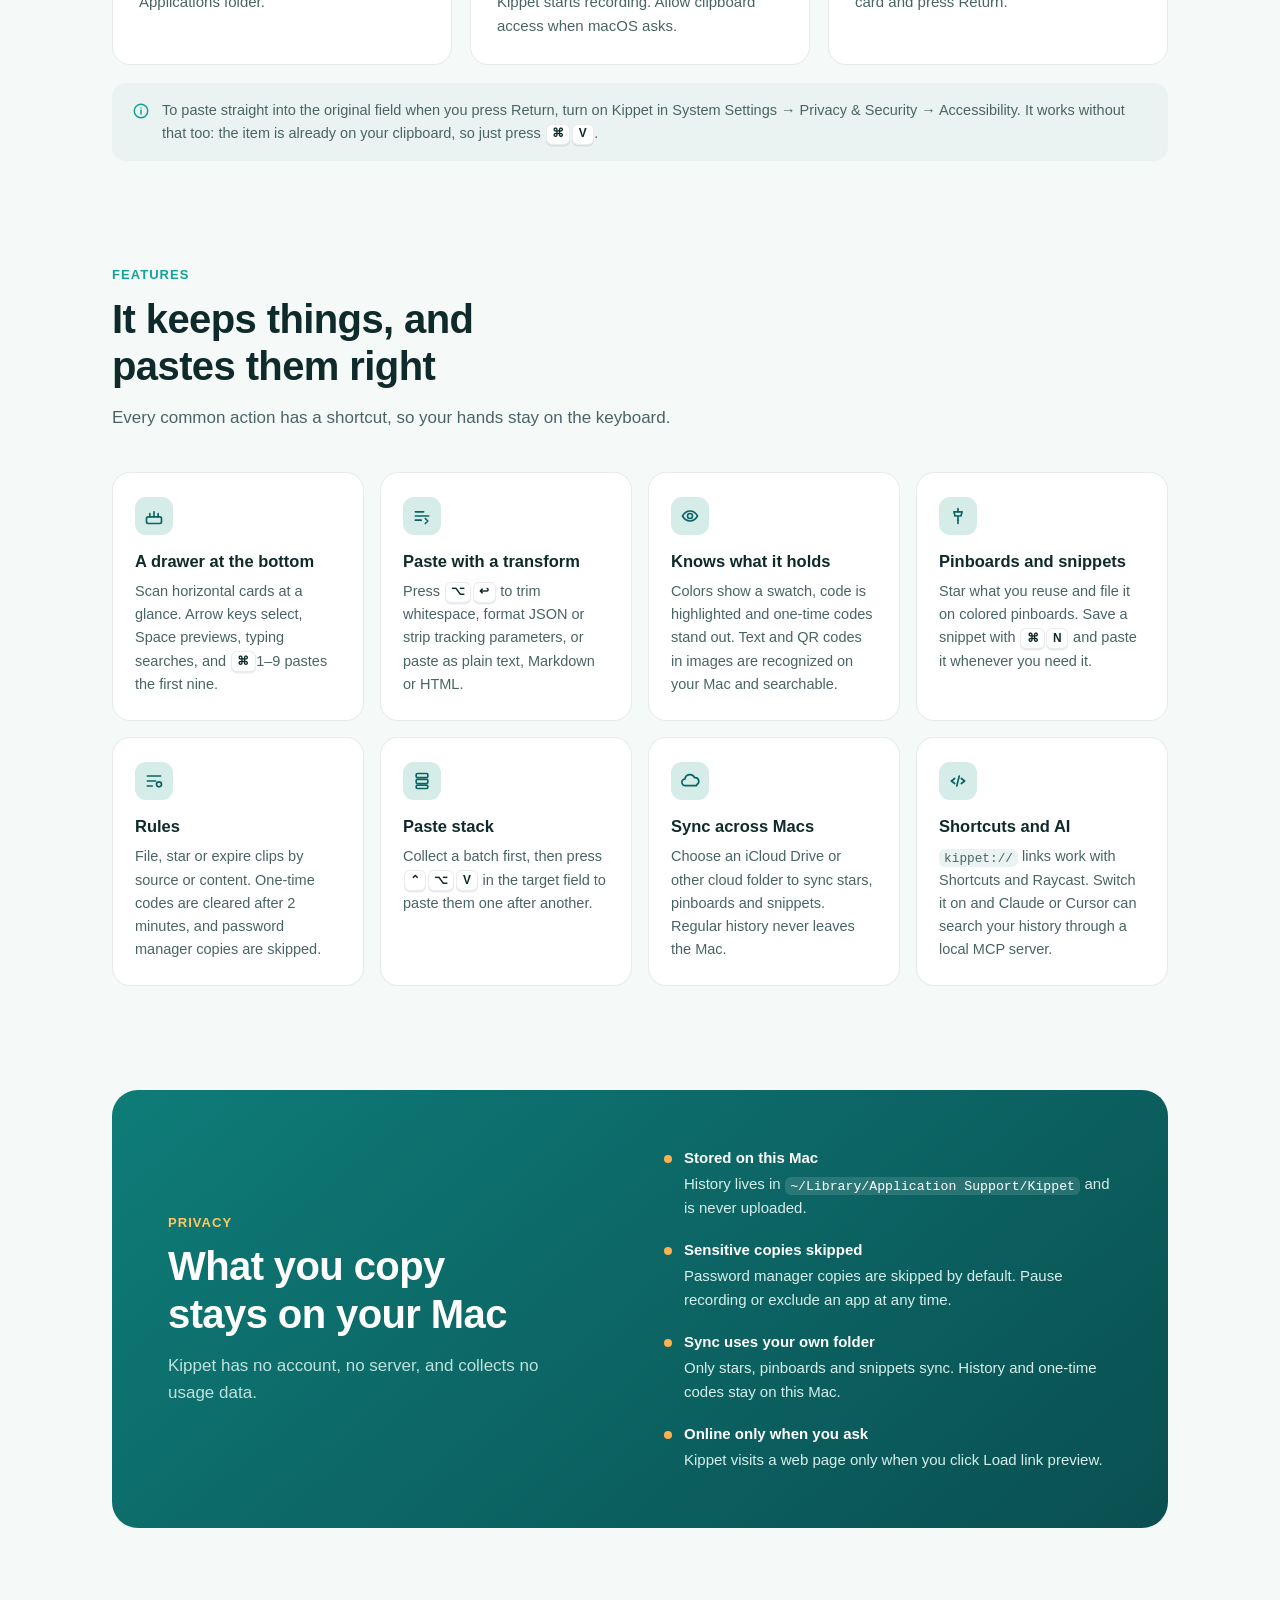
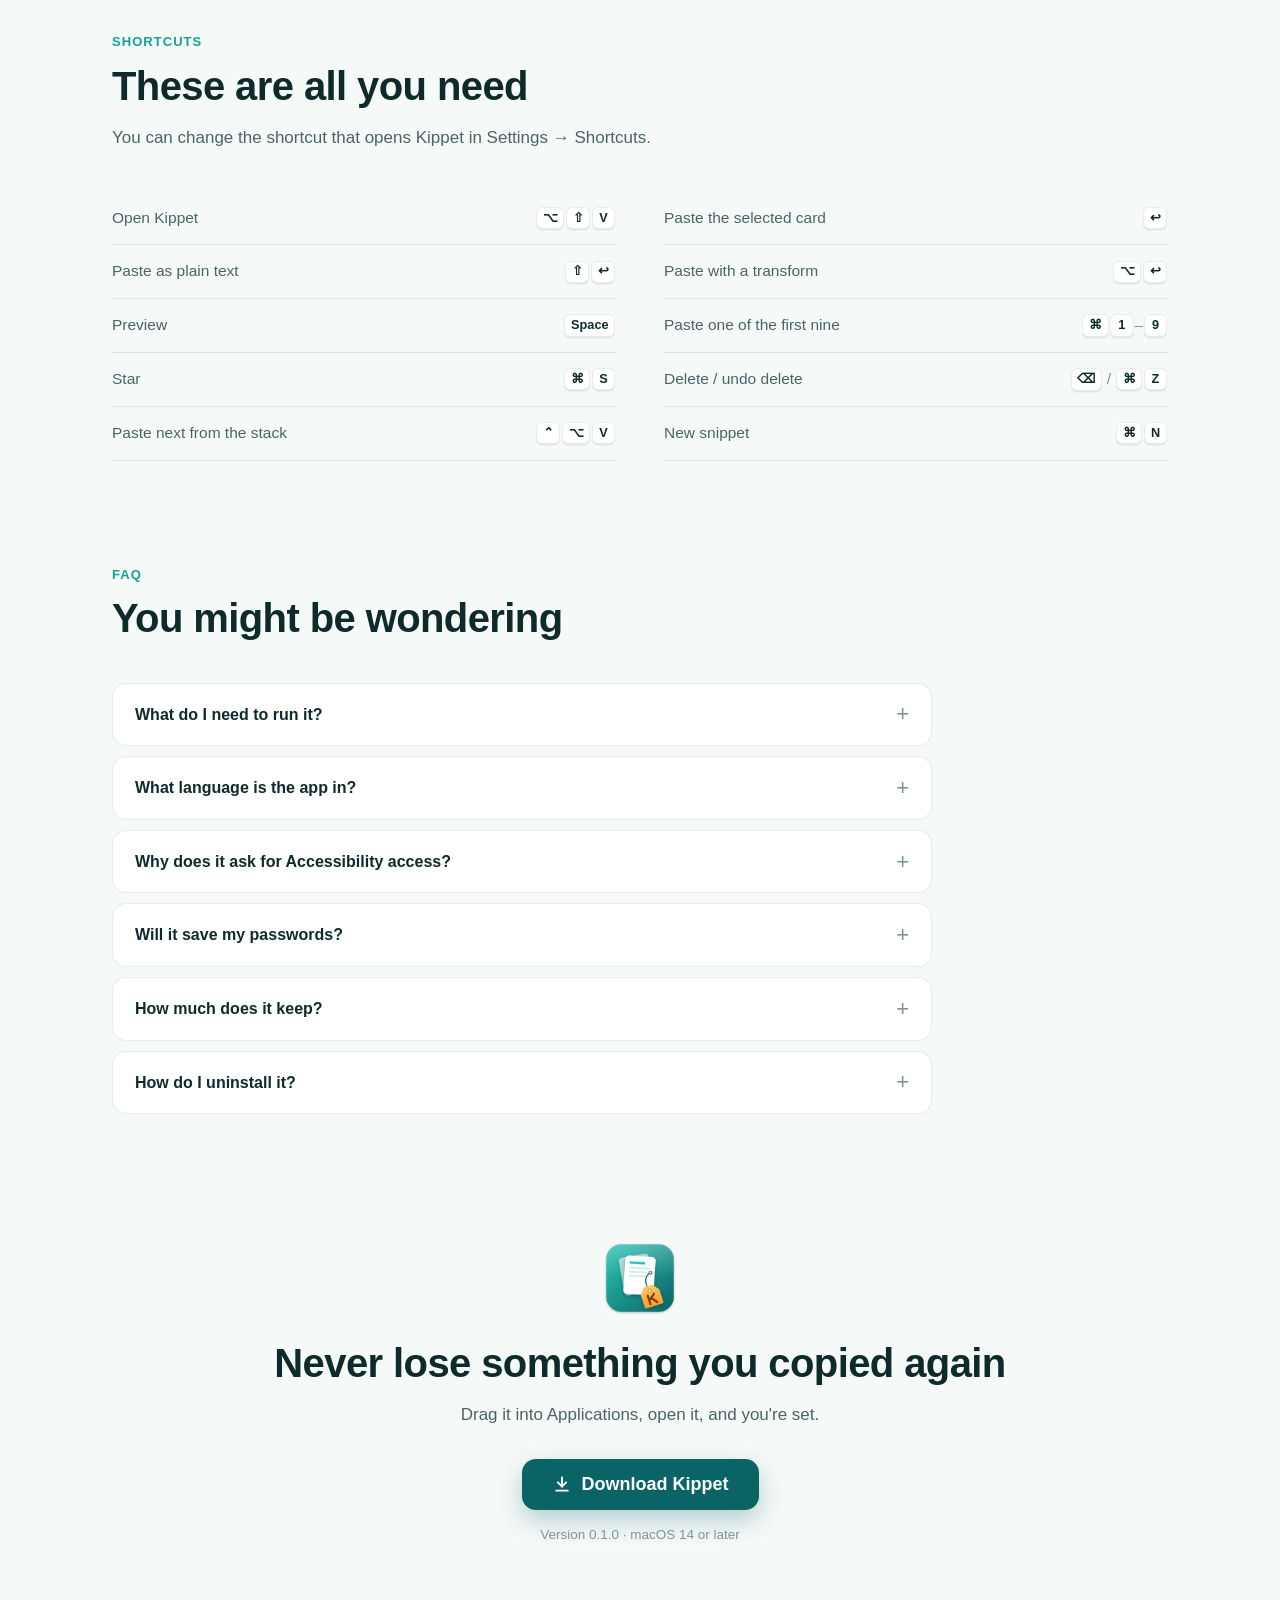
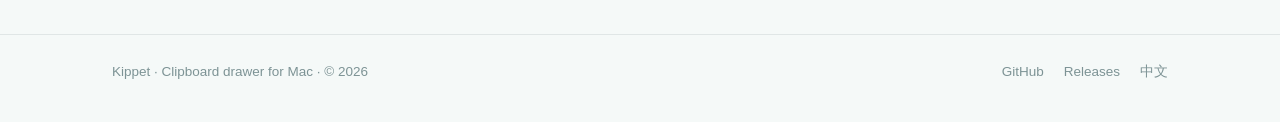
==== commit 1fdbce22: "Landing page: English version, GitHub download link, layout pass - Chinese and English pages sharing" ====
--- a/site/index.html
+++ b/site/index.html
@@ -6,197 +6,19 @@
 <title>Kippet · Mac 剪贴板抽屉</title>
 <meta name="description" content="Kippet（拾贴）是 Mac 上的剪贴板抽屉。按 ⌥⇧V 从屏幕底部呼出最近复制的内容，回车贴回原处。历史只存在你的 Mac。">
 <link rel="icon" href="assets/favicon.png">
+<link rel="alternate" hreflang="zh-CN" href="./">
+<link rel="alternate" hreflang="en" href="en/">
 <meta property="og:title" content="Kippet · 复制过的，都替你留着">
 <meta property="og:description" content="Mac 上的剪贴板抽屉。⌥⇧V 呼出，回车贴回原处。">
 <meta property="og:image" content="assets/kippet-512.png">
-<style>
-:root {
-  --bg: #F5F9F8;
-  --surface: #FFFFFF;
-  --surface-2: #EAF3F1;
-  --ink: #0F2A2B;
-  --ink-2: #4A6466;
-  --ink-3: #7D9395;
-  --line: rgba(15, 42, 43, 0.09);
-  --teal: #13A396;
-  --teal-deep: #0A6466;
-  --teal-soft: #D5ECE9;
-  --amber: #FF9F2E;
-  --amber-soft: #FFF1DC;
-  --shadow: 0 1px 2px rgba(10, 60, 62, .06), 0 12px 32px rgba(10, 60, 62, .10);
-  --radius: 18px;
-  --drawer: rgba(255, 255, 255, .72);
-}
-@media (prefers-color-scheme: dark) {
-  :root:not([data-theme="light"]) {
-    --bg: #0C1717;
-    --surface: #132222;
-    --surface-2: #182B2B;
-    --ink: #E6F2F0;
-    --ink-2: #A3BBBA;
-    --ink-3: #6F8988;
-    --line: rgba(230, 242, 240, .09);
-    --teal: #3CCFC0;
-    --teal-deep: #2BB3A6;
-    --teal-soft: #1E3B3A;
-    --amber: #FFB04F;
-    --amber-soft: #3A2A14;
-    --shadow: 0 1px 2px rgba(0,0,0,.3), 0 16px 40px rgba(0,0,0,.35);
-    --drawer: rgba(28, 44, 44, .78);
-  }
-}
-:root[data-theme="dark"] {
-  --bg: #0C1717; --surface: #132222; --surface-2: #182B2B; --ink: #E6F2F0; --ink-2: #A3BBBA; --ink-3: #6F8988;
-  --line: rgba(230, 242, 240, .09); --teal: #3CCFC0; --teal-deep: #2BB3A6; --teal-soft: #1E3B3A;
-  --amber: #FFB04F; --amber-soft: #3A2A14; --shadow: 0 1px 2px rgba(0,0,0,.3), 0 16px 40px rgba(0,0,0,.35);
-  --drawer: rgba(28, 44, 44, .78);
-}
-
-* { box-sizing: border-box; }
-html { -webkit-text-size-adjust: 100%; }
-body {
-  margin: 0;
-  background: var(--bg);
-  color: var(--ink);
-  font: 16px/1.65 -apple-system, BlinkMacSystemFont, "SF Pro Text", "PingFang SC", "Hiragino Sans GB", "Microsoft YaHei", sans-serif;
-  -webkit-font-smoothing: antialiased;
-  overflow-x: hidden;
-}
-a { color: inherit; }
-.wrap { max-width: 1080px; margin: 0 auto; padding: 0 24px; }
-kbd {
-  font: 600 .86em/1 -apple-system, "SF Pro Text", sans-serif;
-  display: inline-block; min-width: 1.9em; text-align: center;
-  padding: .32em .5em; border-radius: 7px;
-  background: var(--surface); border: 1px solid var(--line);
-  box-shadow: 0 1.5px 0 var(--line);
-  color: var(--ink);
-}
-code { font: .9em ui-monospace, "SF Mono", Menlo, monospace; background: var(--surface-2); padding: .12em .4em; border-radius: 6px; word-break: break-all; }
-
-/* nav */
-nav { position: sticky; top: 0; z-index: 10; backdrop-filter: saturate(1.4) blur(14px); -webkit-backdrop-filter: saturate(1.4) blur(14px); background: color-mix(in srgb, var(--bg) 78%, transparent); border-bottom: 1px solid var(--line); }
-nav .wrap { display: flex; align-items: center; gap: 24px; height: 60px; }
-.brand { display: flex; align-items: center; gap: 10px; font-weight: 700; text-decoration: none; font-size: 17px; }
-.brand img { width: 30px; height: 30px; }
-.brand small { font-weight: 500; color: var(--ink-3); font-size: 14px; }
-nav .links { margin-left: auto; display: flex; gap: 22px; font-size: 14px; color: var(--ink-2); }
-nav .links a { text-decoration: none; }
-nav .links a:hover { color: var(--ink); }
-.btn-sm { padding: 7px 14px; border-radius: 999px; background: var(--ink); color: var(--bg) !important; font-weight: 600; }
-
-/* hero */
-.hero { text-align: center; padding: 84px 0 40px; }
-.hero .icon { width: 128px; height: 128px; filter: drop-shadow(0 18px 30px rgba(10, 100, 102, .25)); }
-.hero h1 { font-size: clamp(36px, 6vw, 60px); line-height: 1.12; letter-spacing: -.02em; margin: 24px 0 18px; font-weight: 800; }
-.hero h1 em { font-style: normal; color: var(--teal); }
-.hero p.lede { font-size: clamp(17px, 2.2vw, 20px); color: var(--ink-2); max-width: 640px; margin: 0 auto 34px; }
-.cta { display: inline-flex; align-items: center; gap: 10px; padding: 15px 28px; border-radius: 14px; background: var(--teal-deep); color: #fff; text-decoration: none; font-weight: 700; font-size: 18px; box-shadow: 0 10px 24px rgba(10, 100, 102, .28); transition: transform .18s cubic-bezier(.16,1,.3,1), box-shadow .18s; }
-.cta:hover { transform: translateY(-2px); box-shadow: 0 14px 30px rgba(10, 100, 102, .34); }
-.cta:active { transform: translateY(0); }
-.cta svg { width: 20px; height: 20px; }
-.meta { margin-top: 14px; font-size: 14px; color: var(--ink-3); }
-.trust { display: flex; justify-content: center; flex-wrap: wrap; gap: 8px 22px; margin-top: 22px; font-size: 14px; color: var(--ink-2); }
-.trust span::before { content: "✓"; color: var(--teal); font-weight: 700; margin-right: 6px; }
-
-/* static drawer illustration */
-.stage { position: relative; margin: 56px auto 0; max-width: 1000px; padding: 0 0 8px; }
-.stage::before { content: ""; position: absolute; inset: 30% -10% -10%; background: radial-gradient(60% 60% at 50% 60%, color-mix(in srgb, var(--teal) 22%, transparent), transparent 70%); z-index: 0; }
-.drawer { position: relative; z-index: 1; background: var(--drawer); backdrop-filter: blur(20px); -webkit-backdrop-filter: blur(20px); border: 1px solid var(--line); border-radius: 22px; box-shadow: var(--shadow); padding: 14px 16px 18px; text-align: left; }
-.bar { display: flex; align-items: center; gap: 10px; margin-bottom: 14px; }
-.search { flex: 0 1 260px; display: flex; align-items: center; gap: 8px; padding: 7px 12px; border-radius: 10px; background: var(--surface-2); color: var(--ink-3); font-size: 13px; }
-.chip { font-size: 12.5px; padding: 5px 11px; border-radius: 8px; color: var(--ink-2); white-space: nowrap; }
-.chip.on { background: color-mix(in srgb, var(--teal) 16%, transparent); color: var(--teal-deep); font-weight: 600; }
-.chip .dot { display: inline-block; width: 7px; height: 7px; border-radius: 50%; margin-right: 6px; vertical-align: 1px; }
-.bar .spacer { flex: 1; }
-.cards { display: flex; gap: 14px; overflow: hidden; padding: 10px 6px 14px; margin: -10px -6px -14px; mask-image: linear-gradient(90deg, #000 85%, transparent); -webkit-mask-image: linear-gradient(90deg, #000 85%, transparent); }
-.card { flex: 0 0 196px; height: 214px; border-radius: 14px; background: var(--surface); border: 1px solid var(--line); padding: 12px 13px; display: flex; flex-direction: column; font-size: 13px; position: relative; }
-.card.sel { border-color: var(--teal); box-shadow: 0 0 0 3px color-mix(in srgb, var(--teal) 22%, transparent), 0 10px 24px rgba(10,100,102,.18); transform: translateY(-5px); }
-.card .head { display: flex; align-items: center; gap: 6px; font-size: 11.5px; color: var(--ink-3); margin-bottom: 9px; }
-.card .kind { padding: 1px 7px; border-radius: 6px; font-weight: 600; font-size: 11px; }
-.k-text { background: color-mix(in srgb, #13A396 16%, transparent); color: #0E8C80; }
-.k-link { background: color-mix(in srgb, #5B5BD6 16%, transparent); color: #5050C8; }
-.k-code { background: color-mix(in srgb, #8E4EC6 16%, transparent); color: #8441BD; }
-.k-otp { background: color-mix(in srgb, #FF9F2E 20%, transparent); color: #C26A00; }
-.k-img { background: color-mix(in srgb, #F07C2A 16%, transparent); color: #C55A10; }
-.card .body { flex: 1; color: var(--ink); overflow: hidden; line-height: 1.55; }
-.card .num { position: absolute; right: 10px; bottom: 9px; font-size: 11px; color: var(--ink-3); }
-.swatch { height: 100%; border-radius: 10px; background: #2BC4B4; display: flex; align-items: flex-end; padding: 10px; color: #fff; font: 600 13px ui-monospace, "SF Mono", Menlo, monospace; }
-.code { font: 12px/1.6 ui-monospace, "SF Mono", Menlo, monospace; white-space: pre; color: var(--ink-2); }
-.code .kw { color: #8E4EC6; } .code .st { color: #0E8C80; }
-.otp { font: 700 30px/1 ui-monospace, "SF Mono", Menlo, monospace; letter-spacing: .08em; margin: 18px 0 10px; }
-.timer { font-size: 12px; color: #C26A00; }
-.photo { height: 100%; border-radius: 10px; background: linear-gradient(160deg, #FFC861, #FF7A59 55%, #6D4CB8); position: relative; overflow: hidden; }
-.photo::after { content: ""; position: absolute; left: -10%; right: -10%; bottom: -30%; height: 70%; background: #2B2257; border-radius: 50% 50% 0 0; opacity: .7; }
-.linkhost { color: var(--ink-3); font-size: 12px; margin-top: 6px; }
-.caption { position: relative; z-index: 1; margin-top: 16px; font-size: 13px; color: var(--ink-3); text-align: center; }
-
-/* sections */
-section { padding: 88px 0 0; scroll-margin-top: 40px; }
-.eyebrow { font-size: 13px; font-weight: 700; letter-spacing: .08em; color: var(--teal); margin-bottom: 10px; }
-h2 { font-size: clamp(28px, 4vw, 38px); line-height: 1.2; letter-spacing: -.01em; margin: 0 0 14px; }
-.sub { color: var(--ink-2); max-width: 620px; margin: 0 0 40px; font-size: 17px; }
-
-.steps { display: grid; grid-template-columns: repeat(3, 1fr); gap: 18px; counter-reset: step; }
-.step { background: var(--surface); border: 1px solid var(--line); border-radius: var(--radius); padding: 24px; position: relative; }
-.step::before { counter-increment: step; content: counter(step); display: grid; place-items: center; width: 32px; height: 32px; border-radius: 10px; background: var(--amber-soft); color: #C26A00; font-weight: 800; margin-bottom: 14px; }
-.step h3 { margin: 0 0 8px; font-size: 18px; }
-.step p { margin: 0; color: var(--ink-2); font-size: 15px; }
-.note { margin-top: 18px; padding: 14px 18px; border-radius: 14px; background: var(--surface-2); color: var(--ink-2); font-size: 14.5px; }
-
-.grid { display: grid; grid-template-columns: repeat(4, 1fr); gap: 16px; }
-.feat { background: var(--surface); border: 1px solid var(--line); border-radius: var(--radius); padding: 22px; transition: transform .2s cubic-bezier(.16,1,.3,1), box-shadow .2s; }
-.feat:hover { transform: translateY(-3px); box-shadow: var(--shadow); }
-.feat .glyph { width: 38px; height: 38px; border-radius: 11px; display: grid; place-items: center; background: var(--teal-soft); color: var(--teal-deep); margin-bottom: 14px; }
-.feat .glyph svg { width: 20px; height: 20px; }
-.feat h3 { margin: 0 0 6px; font-size: 16.5px; }
-.feat p { margin: 0; color: var(--ink-2); font-size: 14.5px; }
-
-.privacy { display: grid; grid-template-columns: 1.1fr 1fr; gap: 40px; align-items: center; background: linear-gradient(140deg, #0E7C78, #0A4F51); color: #EAF7F5; border-radius: 26px; padding: 52px; }
-.privacy h2 { color: #fff; }
-.privacy .sub { color: #BFE1DD; margin-bottom: 0; }
-.privacy ul { list-style: none; margin: 0; padding: 0; display: grid; gap: 14px; }
-.privacy li { display: flex; gap: 12px; font-size: 15.5px; color: #D7EEEB; }
-.privacy li b { color: #fff; display: block; }
-.privacy li::before { content: ""; flex: 0 0 8px; height: 8px; border-radius: 50%; background: var(--amber); margin-top: 9px; }
-.privacy code { background: rgba(255,255,255,.12); color: #fff; word-break: normal; overflow-wrap: anywhere; display: inline-block; margin: 4px 0; font-size: .84em; }
-
-.keys { display: grid; grid-template-columns: repeat(2, 1fr); gap: 0 40px; }
-.keyrow { display: flex; justify-content: space-between; align-items: center; gap: 16px; padding: 14px 0; border-bottom: 1px solid var(--line); font-size: 15.5px; }
-.keyrow span:first-child { color: var(--ink-2); }
-.keyrow span:last-child { display: flex; gap: 4px; flex-shrink: 0; }
-
-details { background: var(--surface); border: 1px solid var(--line); border-radius: 14px; padding: 0 20px; margin-bottom: 10px; }
-summary { cursor: pointer; padding: 17px 0; font-weight: 600; list-style: none; display: flex; justify-content: space-between; gap: 12px; }
-summary::-webkit-details-marker { display: none; }
-summary::after { content: "+"; color: var(--ink-3); font-weight: 400; font-size: 20px; line-height: 1; transition: transform .2s; }
-details[open] summary::after { transform: rotate(45deg); }
-details p { margin: 0 0 18px; color: var(--ink-2); font-size: 15px; }
-
-.final { text-align: center; padding: 96px 0 80px; }
-.final img { width: 84px; height: 84px; }
-.final h2 { margin-top: 18px; }
-footer { border-top: 1px solid var(--line); padding: 26px 0 40px; font-size: 13.5px; color: var(--ink-3); }
-footer .wrap { display: flex; justify-content: space-between; flex-wrap: wrap; gap: 10px; }
-
-@media (max-width: 900px) {
-  .grid { grid-template-columns: repeat(2, 1fr); }
-  .privacy { grid-template-columns: 1fr; padding: 36px 28px; }
-}
-@media (max-width: 680px) {
-  .wrap { padding: 0 16px; }
-  nav .links a:not(.btn-sm) { display: none; }
-  .hero { padding-top: 56px; }
-  .steps, .grid, .keys { grid-template-columns: 1fr; }
-  .card { flex-basis: 168px; height: 196px; }
-  .bar .chip:not(.on) { display: none; }
-  section { padding-top: 64px; }
-  .privacy { border-radius: 20px; padding: 30px 22px; }
-}
-@media (prefers-reduced-motion: reduce) {
-  * { transition: none !important; }
-}
-</style>
+<script>
+  // A saved English choice, or a first visit from a non-Chinese browser, goes to the English page.
+  try {
+    var saved = localStorage.getItem("kippet-lang");
+    if (saved === "en" || (!saved && !/^zh/i.test(navigator.language || ""))) location.replace("en/" + location.hash);
+  } catch (e) {}
+</script>
+<link rel="stylesheet" href="assets/site.css">
 </head>
 <body>
 
@@ -204,11 +26,12 @@
   <div class="wrap">
     <a class="brand" href="#top"><img src="assets/favicon.png" alt="">Kippet <small>拾贴</small></a>
     <div class="links">
-      <a href="#start">上手</a>
-      <a href="#features">功能</a>
-      <a href="#privacy">隐私</a>
-      <a href="#faq">常见问题</a>
-      <a class="btn-sm" href="downloads/Kippet.dmg" download>下载</a>
+      <a class="sec" href="#start">上手</a>
+      <a class="sec" href="#features">功能</a>
+      <a class="sec" href="#privacy">隐私</a>
+      <a class="sec" href="#faq">常见问题</a>
+      <a class="lang" href="en/" hreflang="en" lang="en" onclick="try{localStorage.setItem('kippet-lang','en')}catch(e){}">EN</a>
+      <a class="btn-sm" href="https://github.com/fieai/Kippet/releases/latest/download/Kippet.dmg">下载</a>
     </div>
   </div>
 </nav>
@@ -217,15 +40,15 @@
   <div class="wrap">
     <img class="icon" src="assets/kippet-512.png" alt="Kippet 图标">
     <h1>复制过的，<br><em>都替你留着。</em></h1>
-    <p class="lede">Kippet 是 Mac 上的剪贴板抽屉。在任何输入框按 <kbd>⌥</kbd><kbd>⇧</kbd><kbd>V</kbd>，最近复制的文字、链接、图片和文件从屏幕底部滑出来，选一张按回车，直接贴回原处。</p>
-    <a class="cta" href="downloads/Kippet.dmg" download>
+    <p class="lede">Kippet 是 Mac 上的剪贴板抽屉。在任何输入框按 <span class="kc"><kbd>⌥</kbd><kbd>⇧</kbd><kbd>V</kbd></span>，最近复制的文字、链接、图片和文件从屏幕底部滑出来，选一张按回车，直接贴回原处。</p>
+    <a class="cta" href="https://github.com/fieai/Kippet/releases/latest/download/Kippet.dmg">
       <svg viewBox="0 0 24 24" fill="none" stroke="currentColor" stroke-width="2.2" stroke-linecap="round" stroke-linejoin="round" aria-hidden="true"><path d="M12 4v11"/><path d="m7 10 5 5 5-5"/><path d="M5 20h14"/></svg>
       下载 Kippet
     </a>
-    <div class="meta">版本 0.1.0 · macOS 14 及以上 · 已通过 Apple 公证</div>
+    <div class="meta">版本 0.1.0 · macOS 14 及以上 · Apple 芯片和 Intel 通用 · 已通过 Apple 公证</div>
     <div class="trust"><span>下载即用，功能完整</span><span>无需注册账号</span><span>历史只存在这台 Mac</span></div>
 
-    <div class="stage" aria-label="Kippet 底部抽屉示意图">
+    <div class="stage" role="img" aria-label="Kippet 底部抽屉示意图">
       <div class="drawer">
         <div class="bar">
           <div class="search">
@@ -236,7 +59,6 @@
           <span class="chip">全部收藏</span>
           <span class="chip"><span class="dot" style="background:#FF9F2E"></span>周报</span>
           <span class="chip"><span class="dot" style="background:#5B5BD6"></span>设计</span>
-          <span class="spacer"></span>
         </div>
         <div class="cards">
           <div class="card sel">
@@ -256,7 +78,7 @@
           </div>
           <div class="card">
             <div class="head"><span class="kind k-code">Swift</span>Xcode</div>
-            <div class="body code"><span class="kw">let</span> shelf = <span class="kw">try</span> Shelf(
+            <div class="body code"><span class="kw">let</span> board = <span class="kw">try</span> Pinboard(
   name: <span class="st">"周报"</span>,
   pinned: <span class="kw">true</span>
 )</div>
@@ -274,16 +96,18 @@
           </div>
         </div>
       </div>
-      <div class="caption">按 <kbd>⌥</kbd><kbd>⇧</kbd><kbd>V</kbd> 呼出，方向键选卡，回车贴回</div>
+      <div class="caption">按 <span class="kc"><kbd>⌥</kbd><kbd>⇧</kbd><kbd>V</kbd></span> 呼出，方向键选卡，回车贴回</div>
     </div>
   </div>
 </header>
 
 <section id="start">
   <div class="wrap">
-    <div class="eyebrow">三步上手</div>
-    <h2>下载、拖进去、开始复制</h2>
-    <p class="sub">不用注册，不用配置，打开后复制的东西就开始记下来。</p>
+    <div class="head-block">
+      <div class="eyebrow">三步上手</div>
+      <h2>下载、拖进去、开始复制</h2>
+      <p class="sub">不用注册，不用配置。打开后，复制的东西就开始记下来。</p>
+    </div>
     <div class="steps">
       <div class="step">
         <h3>安装</h3>
@@ -295,28 +119,33 @@
       </div>
       <div class="step">
         <h3>呼出、贴回</h3>
-        <p>在任何输入框按 <kbd>⌥</kbd><kbd>⇧</kbd><kbd>V</kbd>，选一张卡片按回车。</p>
-      </div>
-    </div>
-    <div class="note">想按回车直接贴回原输入框，需要在「系统设置 → 隐私与安全性 → 辅助功能」里打开 Kippet。不开也能用：选好后内容已经在剪贴板里，按 <kbd>⌘</kbd><kbd>V</kbd> 即可。</div>
+        <p>在任何输入框按 <span class="kc"><kbd>⌥</kbd><kbd>⇧</kbd><kbd>V</kbd></span>，选一张卡片按回车。</p>
+      </div>
+    </div>
+    <div class="note">
+      <svg viewBox="0 0 24 24" fill="none" stroke="currentColor" stroke-width="2" stroke-linecap="round" aria-hidden="true"><circle cx="12" cy="12" r="9"/><path d="M12 11v5M12 8h.01"/></svg>
+      <span>想按回车直接贴回原输入框，需要在「系统设置 → 隐私与安全性 → 辅助功能」里打开 Kippet。不开也能用：选好后内容已经在剪贴板里，按 <span class="kc"><kbd>⌘</kbd><kbd>V</kbd></span> 即可。</span>
+    </div>
   </div>
 </section>
 
 <section id="features">
   <div class="wrap">
-    <div class="eyebrow">功能</div>
-    <h2>不只是记下来，还帮你贴对</h2>
-    <p class="sub">常用的操作都有快捷键，手不用离开键盘。</p>
+    <div class="head-block">
+      <div class="eyebrow">功能</div>
+      <h2>不只是记下来，还帮你贴对</h2>
+      <p class="sub">常用的操作都有快捷键，手不用离开键盘。</p>
+    </div>
     <div class="grid">
       <div class="feat">
         <div class="glyph"><svg viewBox="0 0 24 24" fill="none" stroke="currentColor" stroke-width="2" stroke-linecap="round" stroke-linejoin="round"><rect x="3" y="13" width="18" height="8" rx="2"/><path d="M7 13V9M12 13V7M17 13V9"/></svg></div>
         <h3>底部抽屉</h3>
-        <p>横向卡片一眼扫过。方向键选卡，空格预览，直接打字就是搜索，<kbd>⌘</kbd>1–9 快贴前九项。</p>
+        <p>横向卡片一眼扫过。方向键选卡，空格预览，直接打字就是搜索，<span class="kc"><kbd>⌘</kbd>1–9</span> 快贴前九项。</p>
       </div>
       <div class="feat">
         <div class="glyph"><svg viewBox="0 0 24 24" fill="none" stroke="currentColor" stroke-width="2" stroke-linecap="round" stroke-linejoin="round"><path d="M4 7h10M4 12h16M4 17h7"/><path d="m16 15 3 3-3 3"/></svg></div>
         <h3>处理后粘贴</h3>
-        <p>按 <kbd>⌥</kbd><kbd>↩</kbd> 整理空白、格式化 JSON、去掉链接追踪参数，或粘贴为纯文本、Markdown、HTML。</p>
+        <p>按 <span class="kc"><kbd>⌥</kbd><kbd>↩</kbd></span> 整理空白、格式化 JSON、去掉链接追踪参数，或粘贴为纯文本、Markdown、HTML。</p>
       </div>
       <div class="feat">
         <div class="glyph"><svg viewBox="0 0 24 24" fill="none" stroke="currentColor" stroke-width="2" stroke-linecap="round" stroke-linejoin="round"><circle cx="12" cy="12" r="3"/><path d="M3 12s3.5-6 9-6 9 6 9 6-3.5 6-9 6-9-6-9-6Z"/></svg></div>
@@ -326,7 +155,7 @@
       <div class="feat">
         <div class="glyph"><svg viewBox="0 0 24 24" fill="none" stroke="currentColor" stroke-width="2" stroke-linecap="round" stroke-linejoin="round"><path d="M12 3v4M12 17v4"/><path d="M7 7h10l-1.5 5h-7Z"/><path d="M12 12v5"/></svg></div>
         <h3>钉板和片段</h3>
-        <p>常用的加星标、归进带颜色的钉板。写好的片段按 <kbd>⌘</kbd><kbd>N</kbd> 存下，随时贴。</p>
+        <p>常用的加星标、归进带颜色的钉板。写好的片段按 <span class="kc"><kbd>⌘</kbd><kbd>N</kbd></span> 存下，随时贴。</p>
       </div>
       <div class="feat">
         <div class="glyph"><svg viewBox="0 0 24 24" fill="none" stroke="currentColor" stroke-width="2" stroke-linecap="round" stroke-linejoin="round"><path d="M4 6h16M4 12h10M4 18h6"/><circle cx="18" cy="16" r="3"/></svg></div>
@@ -336,7 +165,7 @@
       <div class="feat">
         <div class="glyph"><svg viewBox="0 0 24 24" fill="none" stroke="currentColor" stroke-width="2" stroke-linecap="round" stroke-linejoin="round"><rect x="5" y="3" width="14" height="5" rx="1.5"/><rect x="5" y="10" width="14" height="5" rx="1.5"/><rect x="5" y="17" width="14" height="4" rx="1.5"/></svg></div>
         <h3>粘贴栈</h3>
-        <p>先收集一串，回到输入框按 <kbd>⌃</kbd><kbd>⌥</kbd><kbd>V</kbd>，一条接一条往下贴。</p>
+        <p>先收集一串，回到输入框按 <span class="kc"><kbd>⌃</kbd><kbd>⌥</kbd><kbd>V</kbd></span>，一条接一条往下贴。</p>
       </div>
       <div class="feat">
         <div class="glyph"><svg viewBox="0 0 24 24" fill="none" stroke="currentColor" stroke-width="2" stroke-linecap="round" stroke-linejoin="round"><path d="M20 16.5A4.5 4.5 0 0 0 17.5 8 6 6 0 0 0 6 9.5 4 4 0 0 0 6.5 17.5H20"/></svg></div>
@@ -356,7 +185,7 @@
   <div class="wrap">
     <div class="privacy">
       <div>
-        <div class="eyebrow" style="color:#FFC861">隐私</div>
+        <div class="eyebrow">隐私</div>
         <h2>你复制的东西，只在你的 Mac 上</h2>
         <p class="sub">Kippet 没有账号，没有服务器，也不收集使用数据。</p>
       </div>
@@ -364,7 +193,7 @@
         <li><span><b>历史存在本机</b>保存在 <code>~/Library/Application Support/Kippet</code>，不会上传。</span></li>
         <li><span><b>敏感内容不记</b>密码管理器复制的内容默认跳过，可以暂停记录或排除某个应用。</span></li>
         <li><span><b>同步走你自己的文件夹</b>只同步收藏、钉板和片段，普通历史和验证码留在这台 Mac。</span></li>
-        <li><span><b>只在你点的时候联网</b>只有点「加载链接预览」时才会访问那个网页。</span></li>
+        <li><span><b>只在你点的时候联网</b>只有点「加载链接预览」时，才会访问那个网页。</span></li>
       </ul>
     </div>
   </div>
@@ -372,36 +201,40 @@
 
 <section id="keys">
   <div class="wrap">
-    <div class="eyebrow">快捷键</div>
-    <h2>记住这几个就够了</h2>
-    <p class="sub">呼出快捷键可以在「设置 → 快捷键」里改。</p>
+    <div class="head-block">
+      <div class="eyebrow">快捷键</div>
+      <h2>记住这几个就够了</h2>
+      <p class="sub">呼出快捷键可以在「设置 → 快捷键」里改。</p>
+    </div>
     <div class="keys">
-      <div class="keyrow"><span>呼出 Kippet</span><span><kbd>⌥</kbd><kbd>⇧</kbd><kbd>V</kbd></span></div>
+      <div class="keyrow"><span>呼出 Kippet</span><span><span class="kc"><kbd>⌥</kbd><kbd>⇧</kbd><kbd>V</kbd></span></span></div>
       <div class="keyrow"><span>粘贴选中的卡片</span><span><kbd>↩</kbd></span></div>
-      <div class="keyrow"><span>粘贴为纯文本</span><span><kbd>⇧</kbd><kbd>↩</kbd></span></div>
-      <div class="keyrow"><span>处理后粘贴</span><span><kbd>⌥</kbd><kbd>↩</kbd></span></div>
+      <div class="keyrow"><span>粘贴为纯文本</span><span><span class="kc"><kbd>⇧</kbd><kbd>↩</kbd></span></span></div>
+      <div class="keyrow"><span>处理后粘贴</span><span><span class="kc"><kbd>⌥</kbd><kbd>↩</kbd></span></span></div>
       <div class="keyrow"><span>预览</span><span><kbd>空格</kbd></span></div>
-      <div class="keyrow"><span>快贴前九项</span><span><kbd>⌘</kbd><kbd>1</kbd>–<kbd>9</kbd></span></div>
-      <div class="keyrow"><span>加星标</span><span><kbd>⌘</kbd><kbd>S</kbd></span></div>
-      <div class="keyrow"><span>删除 / 撤销删除</span><span><kbd>⌫</kbd> <kbd>⌘</kbd><kbd>Z</kbd></span></div>
-      <div class="keyrow"><span>粘贴栈贴下一条</span><span><kbd>⌃</kbd><kbd>⌥</kbd><kbd>V</kbd></span></div>
-      <div class="keyrow"><span>新建片段</span><span><kbd>⌘</kbd><kbd>N</kbd></span></div>
+      <div class="keyrow"><span>快贴前九项</span><span><span class="kc"><kbd>⌘</kbd><kbd>1</kbd>–<kbd>9</kbd></span></span></div>
+      <div class="keyrow"><span>加星标</span><span><span class="kc"><kbd>⌘</kbd><kbd>S</kbd></span></span></div>
+      <div class="keyrow"><span>删除 / 撤销删除</span><span><kbd>⌫</kbd> / <span class="kc"><kbd>⌘</kbd><kbd>Z</kbd></span></span></div>
+      <div class="keyrow"><span>粘贴栈贴下一条</span><span><span class="kc"><kbd>⌃</kbd><kbd>⌥</kbd><kbd>V</kbd></span></span></div>
+      <div class="keyrow"><span>新建片段</span><span><span class="kc"><kbd>⌘</kbd><kbd>N</kbd></span></span></div>
     </div>
   </div>
 </section>
 
 <section id="faq">
   <div class="wrap">
-    <div class="eyebrow">常见问题</div>
-    <h2>你可能想问</h2>
-    <div style="margin-top:28px">
+    <div class="head-block">
+      <div class="eyebrow">常见问题</div>
+      <h2>你可能想问</h2>
+    </div>
+    <div class="faq">
       <details>
         <summary>需要什么系统？</summary>
         <p>macOS 14 Sonoma 及以上，Apple 芯片和 Intel 芯片的 Mac 都能用。</p>
       </details>
       <details>
         <summary>为什么要辅助功能权限？</summary>
-        <p>只用来在你选好卡片后替你按一下 <kbd>⌘</kbd><kbd>V</kbd>，把内容贴回原来的输入框。不开也能用，选好后自己按 <kbd>⌘</kbd><kbd>V</kbd> 就行。</p>
+        <p>只用来在你选好卡片后替你按一下 <span class="kc"><kbd>⌘</kbd><kbd>V</kbd></span>，把内容贴回原来的输入框。不开也能用，选好后自己按 <span class="kc"><kbd>⌘</kbd><kbd>V</kbd></span> 就行。</p>
       </details>
       <details>
         <summary>会记下我的密码吗？</summary>
@@ -423,8 +256,8 @@
   <div class="wrap">
     <img src="assets/kippet-512.png" alt="">
     <h2>下次复制，就不怕找不回来了</h2>
-    <p class="sub" style="margin:0 auto 30px">下载后拖进「应用程序」，打开就能用。</p>
-    <a class="cta" href="downloads/Kippet.dmg" download>
+    <p class="sub">下载后拖进「应用程序」，打开就能用。</p>
+    <a class="cta" href="https://github.com/fieai/Kippet/releases/latest/download/Kippet.dmg">
       <svg viewBox="0 0 24 24" fill="none" stroke="currentColor" stroke-width="2.2" stroke-linecap="round" stroke-linejoin="round" aria-hidden="true"><path d="M12 4v11"/><path d="m7 10 5 5 5-5"/><path d="M5 20h14"/></svg>
       下载 Kippet
     </a>
@@ -434,8 +267,12 @@
 
 <footer>
   <div class="wrap">
-    <span>Kippet（拾贴）· Mac 剪贴板抽屉</span>
-    <span>© 2026 Kippet</span>
+    <span>Kippet（拾贴）· Mac 剪贴板抽屉 · © 2026</span>
+    <nav aria-label="页脚">
+      <a href="https://github.com/fieai/Kippet">GitHub</a>
+      <a href="https://github.com/fieai/Kippet/releases">版本记录</a>
+      <a href="en/" hreflang="en" lang="en" onclick="try{localStorage.setItem('kippet-lang','en')}catch(e){}">English</a>
+    </nav>
   </div>
 </footer>
 
--- a/site/assets/site.css
+++ b/site/assets/site.css
@@ -0,0 +1,201 @@
+:root {
+  --bg: #F5F9F8;
+  --surface: #FFFFFF;
+  --surface-2: #EAF3F1;
+  --ink: #0F2A2B;
+  --ink-2: #4A6466;
+  --ink-3: #7D9395;
+  --line: rgba(15, 42, 43, .09);
+  --teal: #13A396;
+  --teal-deep: #0A6466;
+  --teal-soft: #D5ECE9;
+  --amber: #FF9F2E;
+  --amber-ink: #B05F00;
+  --amber-soft: #FFF1DC;
+  --shadow: 0 1px 2px rgba(10, 60, 62, .06), 0 12px 32px rgba(10, 60, 62, .10);
+  --radius: 18px;
+  --drawer: rgba(255, 255, 255, .74);
+  --nav-h: 64px;
+}
+@media (prefers-color-scheme: dark) {
+  :root:not([data-theme="light"]) {
+    --bg: #0C1717; --surface: #132222; --surface-2: #1A2D2D; --ink: #E6F2F0; --ink-2: #A3BBBA; --ink-3: #728C8B;
+    --line: rgba(230, 242, 240, .10); --teal: #3CCFC0; --teal-deep: #1F9C91; --teal-soft: #1E3B3A;
+    --amber: #FFB04F; --amber-ink: #FFC27A; --amber-soft: #3A2A14;
+    --shadow: 0 1px 2px rgba(0,0,0,.3), 0 16px 40px rgba(0,0,0,.35); --drawer: rgba(28, 44, 44, .80);
+  }
+}
+:root[data-theme="dark"] {
+  --bg: #0C1717; --surface: #132222; --surface-2: #1A2D2D; --ink: #E6F2F0; --ink-2: #A3BBBA; --ink-3: #728C8B;
+  --line: rgba(230, 242, 240, .10); --teal: #3CCFC0; --teal-deep: #1F9C91; --teal-soft: #1E3B3A;
+  --amber: #FFB04F; --amber-ink: #FFC27A; --amber-soft: #3A2A14;
+  --shadow: 0 1px 2px rgba(0,0,0,.3), 0 16px 40px rgba(0,0,0,.35); --drawer: rgba(28, 44, 44, .80);
+}
+
+* { box-sizing: border-box; }
+html { -webkit-text-size-adjust: 100%; scroll-padding-top: calc(var(--nav-h) + 16px); }
+body {
+  margin: 0;
+  background: var(--bg);
+  color: var(--ink);
+  font: 16px/1.65 -apple-system, BlinkMacSystemFont, "SF Pro Text", "PingFang SC", "Hiragino Sans GB", "Microsoft YaHei", sans-serif;
+  -webkit-font-smoothing: antialiased;
+  overflow-x: hidden;
+}
+:lang(en) body, body:lang(en) { line-height: 1.6; }
+a { color: inherit; }
+img { display: block; }
+.wrap { max-width: 1120px; margin: 0 auto; padding: 0 32px; }
+kbd {
+  font: 600 .82em/1 -apple-system, "SF Pro Text", sans-serif;
+  display: inline-block; min-width: 1.85em; text-align: center;
+  padding: .3em .45em; margin: 0 .06em; border-radius: 6px;
+  background: var(--surface); border: 1px solid var(--line);
+  box-shadow: 0 1.5px 0 var(--line);
+  color: var(--ink); vertical-align: .08em;
+}
+code { font: .88em ui-monospace, "SF Mono", Menlo, monospace; background: var(--surface-2); padding: .12em .4em; border-radius: 6px; }
+
+/* nav */
+nav { position: sticky; top: 0; z-index: 10; backdrop-filter: saturate(1.4) blur(14px); -webkit-backdrop-filter: saturate(1.4) blur(14px); background: color-mix(in srgb, var(--bg) 80%, transparent); border-bottom: 1px solid var(--line); }
+nav .wrap { display: flex; align-items: center; gap: 24px; height: var(--nav-h); }
+.brand { display: flex; align-items: center; gap: 10px; font-weight: 700; text-decoration: none; font-size: 17px; line-height: 1; }
+.brand img { width: 30px; height: 30px; }
+.brand small { font-weight: 500; color: var(--ink-3); font-size: 14px; }
+.links { margin-left: auto; display: flex; align-items: center; gap: 4px; font-size: 14.5px; line-height: 1; }
+.links a { text-decoration: none; color: var(--ink-2); padding: 9px 12px; border-radius: 9px; transition: color .15s, background .15s; }
+.links a:hover { color: var(--ink); background: color-mix(in srgb, var(--ink) 6%, transparent); }
+/* Fixed widths so the language switch and download button sit in the same place in every language. */
+.links .lang { margin-left: 6px; width: 52px; text-align: center; border: 1px solid var(--line); font-weight: 600; font-size: 13px; padding: 8px 0; }
+.links .btn-sm { margin-left: 6px; width: 112px; text-align: center; padding: 10px 0; border-radius: 999px; background: var(--ink); color: var(--bg); font-weight: 600; }
+.links .btn-sm:hover { background: var(--ink); color: var(--bg); opacity: .88; }
+
+/* hero */
+.hero { text-align: center; padding: 88px 0 24px; }
+.hero .icon { width: 120px; height: 120px; margin: 0 auto; filter: drop-shadow(0 18px 30px rgba(10, 100, 102, .25)); }
+.hero h1 { font-size: clamp(32px, 6vw, 64px); line-height: 1.1; letter-spacing: -.02em; margin: 26px 0 20px; font-weight: 800; }
+.hero h1 em { font-style: normal; color: var(--teal); }
+.lede { font-size: clamp(17px, 2.1vw, 20px); color: var(--ink-2); max-width: 660px; margin: 0 auto 36px; text-wrap: pretty; }
+.cta { display: inline-flex; align-items: center; gap: 10px; padding: 15px 30px; border-radius: 14px; background: var(--teal-deep); color: #fff; text-decoration: none; font-weight: 700; font-size: 18px; line-height: 1.2; box-shadow: 0 10px 24px rgba(10, 100, 102, .28); transition: transform .18s cubic-bezier(.16,1,.3,1), box-shadow .18s; }
+.cta:hover { transform: translateY(-2px); box-shadow: 0 14px 30px rgba(10, 100, 102, .34); }
+.cta:active { transform: translateY(0); }
+.cta svg { width: 20px; height: 20px; flex: none; }
+.meta { margin-top: 14px; font-size: 13.5px; color: var(--ink-3); }
+.trust { display: flex; justify-content: center; flex-wrap: wrap; gap: 8px 24px; margin-top: 20px; font-size: 14px; color: var(--ink-2); }
+.trust span { white-space: nowrap; }
+.trust span::before { content: "✓"; color: var(--teal); font-weight: 700; margin-right: 6px; }
+
+/* static drawer illustration */
+.stage { position: relative; margin: 60px auto 0; max-width: 1040px; }
+.stage::before { content: ""; position: absolute; inset: 30% -10% -12%; background: radial-gradient(60% 60% at 50% 60%, color-mix(in srgb, var(--teal) 20%, transparent), transparent 70%); z-index: 0; pointer-events: none; }
+.drawer { position: relative; z-index: 1; background: var(--drawer); backdrop-filter: blur(20px); -webkit-backdrop-filter: blur(20px); border: 1px solid var(--line); border-radius: 22px; box-shadow: var(--shadow); padding: 14px 16px 18px; text-align: left; }
+.bar { display: flex; align-items: center; gap: 8px; margin-bottom: 14px; }
+.search { flex: 0 1 260px; display: flex; align-items: center; gap: 8px; padding: 8px 12px; border-radius: 10px; background: var(--surface-2); color: var(--ink-3); font-size: 13px; line-height: 1; }
+.chip { font-size: 12.5px; line-height: 1; padding: 7px 11px; border-radius: 8px; color: var(--ink-2); white-space: nowrap; }
+.chip.on { background: color-mix(in srgb, var(--teal) 16%, transparent); color: var(--teal-deep); font-weight: 600; }
+.chip .dot { display: inline-block; width: 7px; height: 7px; border-radius: 50%; margin-right: 6px; vertical-align: 1px; }
+.cards { display: flex; gap: 14px; overflow: hidden; padding: 10px 6px 14px; margin: -10px -6px -14px; mask-image: linear-gradient(90deg, #000 86%, transparent); -webkit-mask-image: linear-gradient(90deg, #000 86%, transparent); }
+.card { flex: 0 0 198px; height: 216px; border-radius: 14px; background: var(--surface); border: 1px solid var(--line); padding: 12px 13px; display: flex; flex-direction: column; font-size: 13px; position: relative; }
+.card.sel { border-color: var(--teal); box-shadow: 0 0 0 3px color-mix(in srgb, var(--teal) 22%, transparent), 0 10px 24px rgba(10,100,102,.18); transform: translateY(-5px); }
+.card .head { display: flex; align-items: center; gap: 6px; font-size: 11.5px; line-height: 1.2; color: var(--ink-3); margin-bottom: 10px; white-space: nowrap; overflow: hidden; }
+.card .kind { padding: 2px 7px; border-radius: 6px; font-weight: 600; font-size: 11px; }
+.k-text { background: color-mix(in srgb, #13A396 16%, transparent); color: var(--teal); }
+.k-link { background: color-mix(in srgb, #5B5BD6 18%, transparent); color: #6E6EE6; }
+.k-code { background: color-mix(in srgb, #8E4EC6 18%, transparent); color: #9B5CD6; }
+.k-otp { background: color-mix(in srgb, #FF9F2E 22%, transparent); color: var(--amber-ink); }
+.k-img { background: color-mix(in srgb, #F07C2A 18%, transparent); color: #E0782E; }
+.card .body { flex: 1; color: var(--ink); overflow: hidden; line-height: 1.55; min-height: 0; }
+.card .num { position: absolute; right: 10px; bottom: 9px; font-size: 11px; color: var(--ink-3); line-height: 1; }
+.swatch { height: calc(100% - 6px); border-radius: 10px; background: #2BC4B4; display: flex; align-items: flex-end; padding: 10px; color: #fff; font: 600 13px ui-monospace, "SF Mono", Menlo, monospace; }
+.code { font: 12px/1.6 ui-monospace, "SF Mono", Menlo, monospace; white-space: pre; color: var(--ink-2); }
+.code .kw { color: #9B5CD6; } .code .st { color: var(--teal); }
+.otp { font: 700 30px/1 ui-monospace, "SF Mono", Menlo, monospace; letter-spacing: .08em; margin: 20px 0 10px; }
+.timer { font-size: 12px; color: var(--amber-ink); }
+.photo { height: calc(100% - 6px); border-radius: 10px; background: linear-gradient(160deg, #FFC861, #FF7A59 55%, #6D4CB8); position: relative; overflow: hidden; }
+.photo::after { content: ""; position: absolute; left: -10%; right: -10%; bottom: -30%; height: 70%; background: #2B2257; border-radius: 50% 50% 0 0; opacity: .7; }
+.linkhost { color: var(--ink-3); font-size: 12px; margin-top: 6px; }
+.caption { position: relative; z-index: 1; margin-top: 18px; font-size: 13px; color: var(--ink-3); text-align: center; }
+
+/* sections */
+section { padding: 104px 0 0; }
+.head-block { max-width: 640px; margin-bottom: 40px; }
+.eyebrow { font-size: 13px; font-weight: 700; letter-spacing: .08em; text-transform: uppercase; color: var(--teal); margin-bottom: 10px; }
+h2 { font-size: clamp(28px, 3.8vw, 40px); line-height: 1.18; letter-spacing: -.015em; margin: 0 0 14px; text-wrap: balance; }
+.sub { color: var(--ink-2); margin: 0; font-size: 17px; text-wrap: pretty; }
+
+.steps { display: grid; grid-template-columns: repeat(3, 1fr); gap: 18px; counter-reset: step; }
+.step { background: var(--surface); border: 1px solid var(--line); border-radius: var(--radius); padding: 26px; }
+.step::before { counter-increment: step; content: counter(step); display: grid; place-items: center; width: 32px; height: 32px; border-radius: 10px; background: var(--amber-soft); color: var(--amber-ink); font-weight: 800; margin-bottom: 16px; }
+.step h3 { margin: 0 0 8px; font-size: 18px; line-height: 1.3; }
+.step p { margin: 0; color: var(--ink-2); font-size: 15px; }
+.note { display: flex; gap: 12px; margin-top: 18px; padding: 16px 20px; border-radius: 14px; background: var(--surface-2); color: var(--ink-2); font-size: 14.5px; }
+.note svg { flex: none; width: 18px; height: 18px; margin-top: 3px; color: var(--teal); }
+
+.grid { display: grid; grid-template-columns: repeat(4, 1fr); gap: 16px; }
+.feat { background: var(--surface); border: 1px solid var(--line); border-radius: var(--radius); padding: 24px 22px; transition: transform .2s cubic-bezier(.16,1,.3,1), box-shadow .2s; }
+.feat:hover { transform: translateY(-3px); box-shadow: var(--shadow); }
+.feat .glyph { width: 38px; height: 38px; border-radius: 11px; display: grid; place-items: center; background: var(--teal-soft); color: var(--teal-deep); margin-bottom: 16px; }
+.feat .glyph svg { width: 20px; height: 20px; }
+.feat h3 { margin: 0 0 8px; font-size: 16.5px; line-height: 1.3; }
+.feat p { margin: 0; color: var(--ink-2); font-size: 14.5px; }
+
+.privacy { display: grid; grid-template-columns: 1fr 1fr; gap: 48px; align-items: center; background: linear-gradient(140deg, #0E7C78, #0A4F51); color: #EAF7F5; border-radius: 26px; padding: 56px; }
+.privacy .eyebrow { color: #FFC861; }
+.privacy h2 { color: #fff; }
+.privacy .sub { color: #BFE1DD; }
+.privacy ul { list-style: none; margin: 0; padding: 0; display: grid; gap: 18px; }
+.privacy li { display: flex; gap: 12px; font-size: 15px; color: #D7EEEB; }
+.privacy li b { color: #fff; display: block; margin-bottom: 2px; }
+.privacy li::before { content: ""; flex: 0 0 8px; height: 8px; border-radius: 50%; background: #FFB04F; margin-top: 9px; }
+.privacy code { background: rgba(255,255,255,.12); color: #fff; overflow-wrap: anywhere; }
+
+.keys { display: grid; grid-template-columns: repeat(2, 1fr); gap: 0 48px; }
+.keyrow { display: flex; justify-content: space-between; align-items: center; gap: 16px; padding: 14px 0; border-bottom: 1px solid var(--line); font-size: 15.5px; }
+.keyrow > span:first-child { color: var(--ink-2); }
+.keyrow > span:last-child { display: flex; align-items: center; gap: 4px; flex-shrink: 0; color: var(--ink-3); }
+
+.faq { max-width: 820px; }
+details { background: var(--surface); border: 1px solid var(--line); border-radius: 14px; padding: 0 22px; margin-bottom: 10px; }
+summary { cursor: pointer; padding: 18px 0; font-weight: 600; list-style: none; display: flex; justify-content: space-between; align-items: center; gap: 12px; }
+summary::-webkit-details-marker { display: none; }
+summary::after { content: "+"; color: var(--ink-3); font-weight: 400; font-size: 22px; line-height: 1; transition: transform .2s; }
+details[open] summary::after { transform: rotate(45deg); }
+details p { margin: 0 0 18px; color: var(--ink-2); font-size: 15px; }
+
+.final { text-align: center; padding: 112px 0 88px; }
+.final img { width: 84px; height: 84px; margin: 0 auto; }
+.final h2 { margin-top: 20px; }
+.final .sub { margin: 0 auto 30px; }
+footer { border-top: 1px solid var(--line); padding: 26px 0 40px; font-size: 13.5px; color: var(--ink-3); }
+footer .wrap { display: flex; justify-content: space-between; align-items: center; flex-wrap: wrap; gap: 10px 24px; }
+footer nav { position: static; background: none; border: 0; backdrop-filter: none; -webkit-backdrop-filter: none; display: flex; gap: 20px; }
+footer a { text-decoration: none; }
+footer a:hover { color: var(--ink); }
+
+@media (max-width: 1024px) {
+  .grid { grid-template-columns: repeat(2, 1fr); }
+}
+@media (max-width: 860px) {
+  .links a.sec { display: none; }
+  .privacy { grid-template-columns: 1fr; gap: 32px; padding: 40px 32px; }
+  .keys { gap: 0 32px; }
+}
+@media (max-width: 680px) {
+  .wrap { padding: 0 16px; }
+  :root { --nav-h: 56px; }
+  .brand small { display: none; }
+  .hero { padding-top: 56px; }
+  .steps, .grid, .keys { grid-template-columns: 1fr; }
+  .card { flex-basis: 170px; height: 200px; }
+  .bar .chip:not(.on) { display: none; }
+  .search { flex: 1; }
+  section { padding-top: 72px; }
+  .head-block { margin-bottom: 28px; }
+  .privacy { border-radius: 20px; padding: 32px 22px; }
+  .final { padding: 88px 0 64px; }
+  footer .wrap { flex-direction: column; align-items: flex-start; }
+}
+@media (prefers-reduced-motion: reduce) {
+  * { transition: none !important; }
+}
+.kc { white-space: nowrap; }
